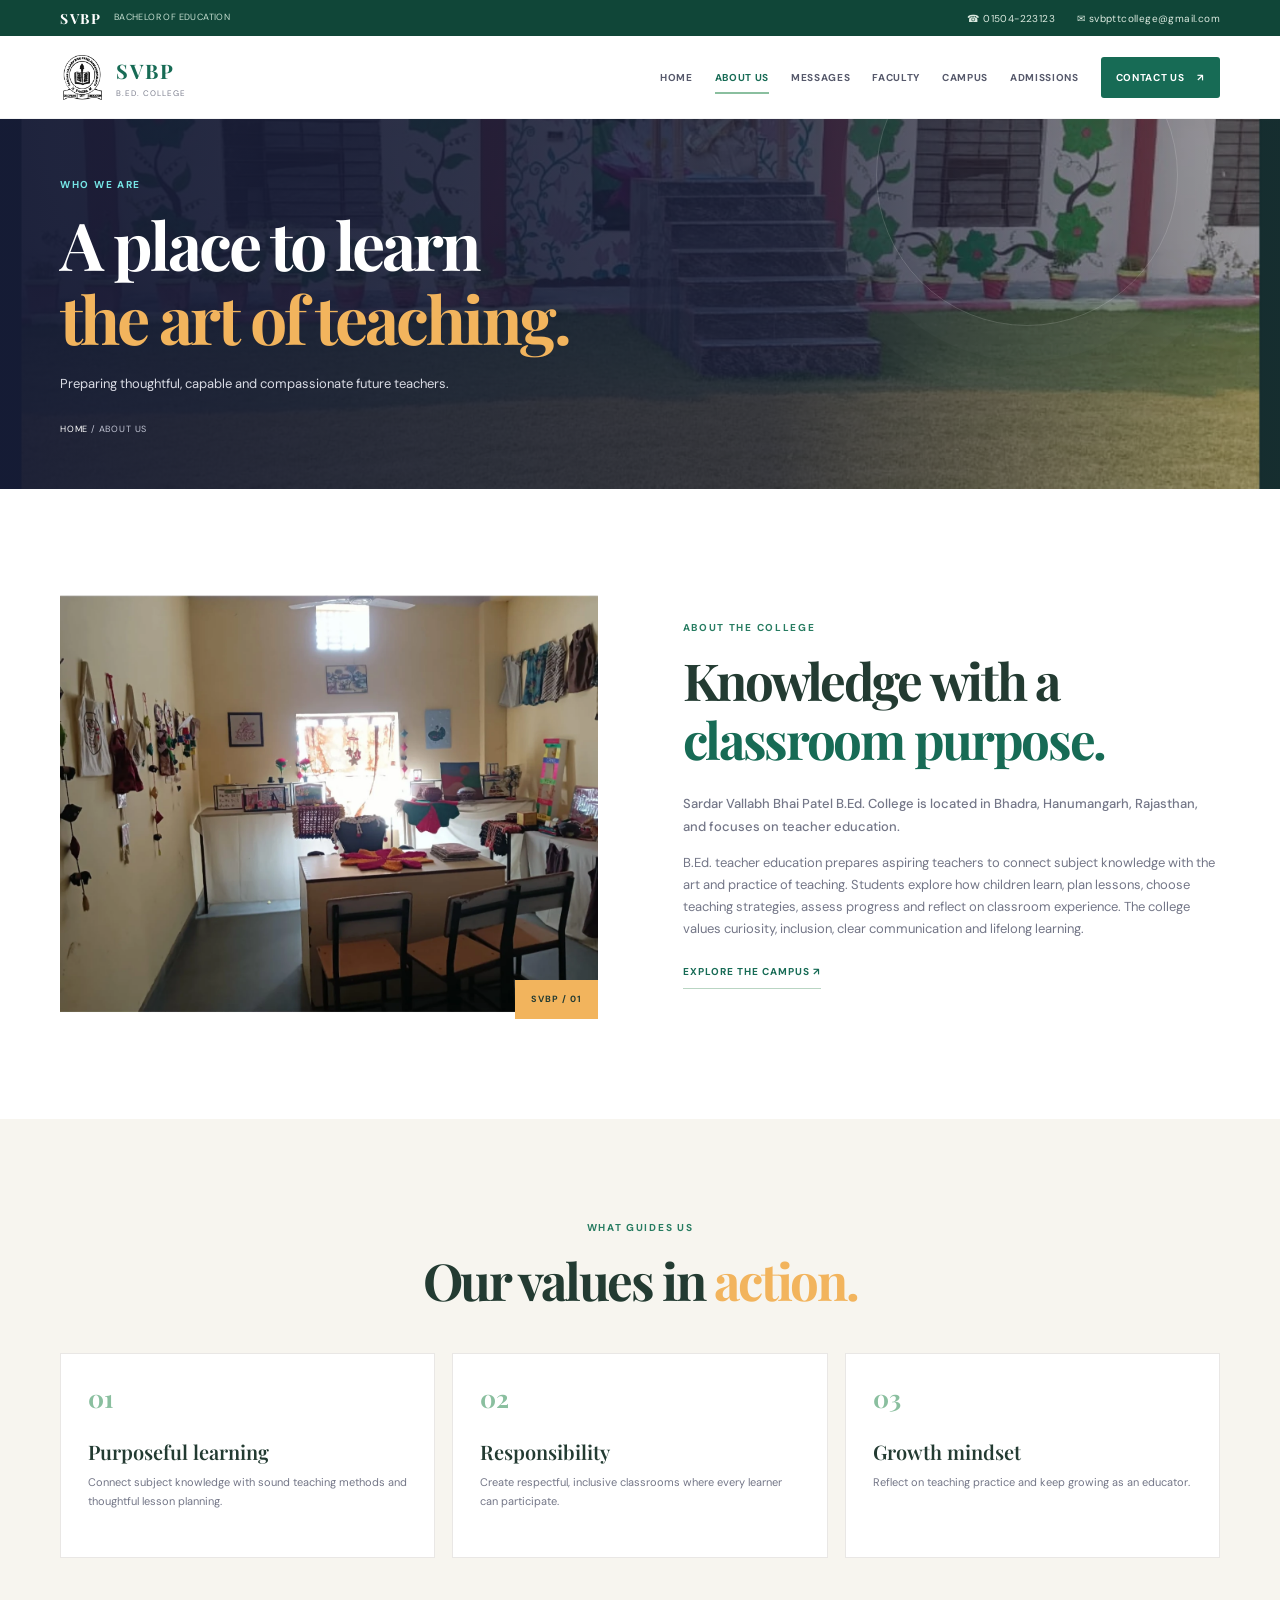
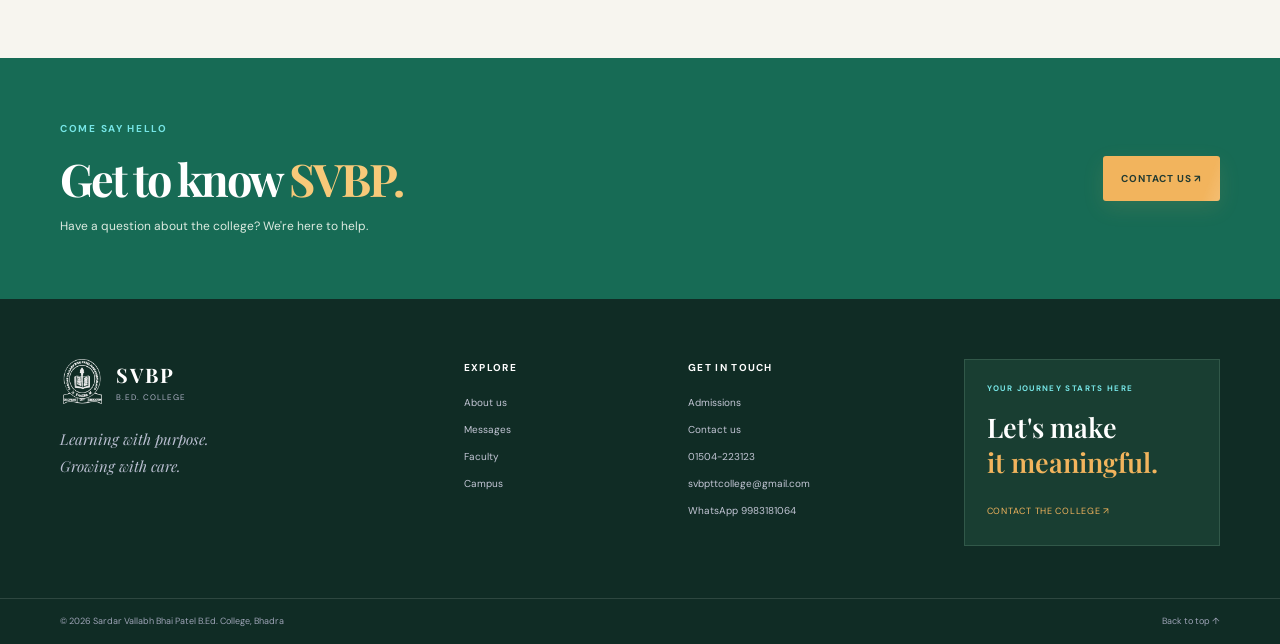
==== about.html @ b376f804 "Add college website" ====
<!doctype html>
<html lang="en"><head><meta charset="utf-8"><meta name="viewport" content="width=device-width, initial-scale=1"><meta name="theme-color" content="#651033"><meta name="description" content="Sardar Vallabh Bhai Patel B.Ed. College, Bhadra, Hanumangarh, Rajasthan."><title>About Us | SVBP B.Ed. College</title><link rel="preconnect" href="https://fonts.googleapis.com"><link rel="preconnect" href="https://fonts.gstatic.com" crossorigin><link href="https://fonts.googleapis.com/css2?family=DM+Sans:wght@400;500;600;700&family=Playfair+Display:wght@500;600;700;800&display=swap" rel="stylesheet"><link rel="stylesheet" href="style.css"></head><body>
<div class="topline"><div class="container topline-inner"><span><b>SVBP</b> <i>BACHELOR OF EDUCATION</i></span><div><a href="tel:+911504223123">☎ 01504-223123</a><a href="mailto:svbpttcollege@gmail.com">✉ svbpttcollege@gmail.com</a></div></div></div>
<header class="site-header"><div class="container nav-wrap"><a class="brand" href="index.html"><img src="assets/college-seal.png" alt="College emblem"><span><b>SVBP</b><small>B.ED. COLLEGE</small></span></a><button class="menu-toggle" aria-label="Open navigation" aria-expanded="false">☰</button><nav class="nav"><a class="" href="index.html">Home</a><a class="active" href="about.html">About us</a><a class="" href="messages.html">Messages</a><a class="" href="faculty.html">Faculty</a><a class="" href="campus.html">Campus</a><a class="" href="admissions.html">Admissions</a><a class="nav-contact " href="contact.html">Contact us <span>↗</span></a></nav></div></header>
<main><section class="page-hero about-hero"><div class="container"><p class="eyebrow light">Who we are</p><h1>A place to learn<br><em>the art of teaching.</em></h1><p>Preparing thoughtful, capable and compassionate future teachers.</p><div class="breadcrumbs"><a href="index.html">Home</a> / About us</div></div></section>
<section class="section"><div class="container split-content"><div class="editorial-image"><img src="assets/campus-activity-room.webp" alt="College room displaying student projects and teaching aids"><span class="image-corner">SVBP / 01</span></div><div><p class="eyebrow">About the college</p><h2>Knowledge with a <em>classroom purpose.</em></h2><p class="large-copy">Sardar Vallabh Bhai Patel B.Ed. College is located in Bhadra, Hanumangarh, Rajasthan, and focuses on teacher education.</p><p>B.Ed. teacher education prepares aspiring teachers to connect subject knowledge with the art and practice of teaching. Students explore how children learn, plan lessons, choose teaching strategies, assess progress and reflect on classroom experience. The college values curiosity, inclusion, clear communication and lifelong learning.</p><a class="under-link" href="campus.html">Explore the campus ↗</a></div></div></section>
<section class="soft-section section"><div class="container"><div class="section-head center"><p class="eyebrow">What guides us</p><h2>Our values in <em>action.</em></h2></div><div class="value-grid"><article><span>01</span><h3>Purposeful learning</h3><p>Connect subject knowledge with sound teaching methods and thoughtful lesson planning.</p></article><article><span>02</span><h3>Responsibility</h3><p>Create respectful, inclusive classrooms where every learner can participate.</p></article><article><span>03</span><h3>Growth mindset</h3><p>Reflect on teaching practice and keep growing as an educator.</p></article></div></div></section>
<section class="cta-section"><div class="container cta-inner"><div><p class="eyebrow light">Come say hello</p><h2>Get to know <em>SVBP.</em></h2><p>Have a question about the college? We're here to help.</p></div><a class="btn btn-gold" href="contact.html">Contact us ↗</a></div></section></main>
<footer class="site-footer"><div class="container footer-top"><div class="footer-brand"><a class="brand" href="index.html"><img src="assets/college-seal.png" alt=""><span><b>SVBP</b><small>B.ED. COLLEGE</small></span></a><p>Learning with purpose.<br>Growing with care.</p></div><div class="footer-nav"><b>Explore</b><a href="about.html">About us</a><a href="messages.html">Messages</a><a href="faculty.html">Faculty</a><a href="campus.html">Campus</a></div><div class="footer-nav"><b>Get in touch</b><a href="admissions.html">Admissions</a><a href="contact.html">Contact us</a><a href="tel:+911504223123">01504-223123</a><a href="mailto:svbpttcollege@gmail.com">svbpttcollege@gmail.com</a><a href="https://wa.me/919983181064" target="_blank" rel="noopener">WhatsApp 9983181064</a></div><div class="footer-cta"><p class="eyebrow light">Your journey starts here</p><h3>Let's make<br><em>it meaningful.</em></h3><a href="contact.html">Contact the college ↗</a></div></div><div class="footer-bottom"><div class="container"><span>© <span id="year"></span> Sardar Vallabh Bhai Patel B.Ed. College, Bhadra</span><a href="#top">Back to top ↑</a></div></div></footer><script src="script.js"></script></body></html>
---- style.css ----
/* SVBP — distinct editorial-style multi-page college website */
:root{--maroon:#176B55;--maroon2:#104638;--navy:#16352D;--ink:#233B32;--teal:#8ABF9F;--gold:#F2B45D;--paper:#fff;--muted:#737687;--soft:#F7F5EF;--line:#e9e7e5;--serif:"Playfair Display",Georgia,serif;--sans:"DM Sans",Arial,sans-serif}
*{box-sizing:border-box}html{scroll-behavior:smooth;scroll-padding-top:100px}body{margin:0;color:var(--ink);font-family:var(--sans);line-height:1.7}a{color:inherit;text-decoration:none}img{display:block;max-width:100%}.container{width:min(1160px,calc(100% - 48px));margin:auto}.topline{background:var(--maroon2);color:#fff;font-size:10px;letter-spacing:.04em}.topline-inner{display:flex;justify-content:space-between;align-items:center;min-height:36px}.topline-inner>span{display:flex;align-items:center;gap:12px}.topline b{font:700 14px var(--serif);letter-spacing:.12em}.topline i{font-style:normal;color:#C5DED0;font-size:9px}.topline-inner>div{display:flex;gap:22px}.topline a{color:#DDEBE1}.topline a:hover{color:var(--gold)}.site-header{position:sticky;top:0;z-index:50;background:rgba(255,255,255,.96);backdrop-filter:blur(16px);border-bottom:1px solid #22233d0e}.nav-wrap{display:flex;align-items:center;justify-content:space-between;min-height:82px;gap:30px}.brand{display:flex;align-items:center;gap:11px;flex-shrink:0}.brand img{width:45px;height:45px;object-fit:contain}.brand span{display:flex;flex-direction:column;line-height:1.1}.brand b{font:700 20px var(--serif);letter-spacing:.1em;color:var(--maroon)}.brand small{font-size:8px;letter-spacing:.12em;color:#7e8090;margin-top:5px}.nav{display:flex;align-items:center;gap:clamp(12px,1.7vw,25px);font-size:10px;text-transform:uppercase;letter-spacing:.07em;font-weight:700}.nav>a{position:relative;padding:10px 0;color:#56596b;white-space:nowrap}.nav>a:not(.nav-contact):after{content:"";position:absolute;bottom:2px;left:0;right:100%;height:2px;background:var(--teal);transition:right .2s}.nav>a:hover:after,.nav>a.active:after{right:0}.nav>a.active{color:var(--maroon)}.nav .nav-contact{background:var(--maroon);color:#fff;padding:12px 15px;border-radius:3px}.nav-contact span{margin-left:10px}.menu-toggle{display:none;border:0;background:var(--navy);color:white;border-radius:3px;padding:8px 12px;font-size:21px}
h1,h2,h3,p{margin-top:0}h1,h2{font-family:var(--serif);letter-spacing:-.045em}h2{font-size:clamp(34px,4.3vw,51px);line-height:1.17;margin-bottom:22px}h2 em,h1 em,h3 em{font-style:normal;color:var(--maroon)}.eyebrow{font-size:10px;font-weight:700;text-transform:uppercase;letter-spacing:.17em;color:#277C61;margin-bottom:15px}.eyebrow.light{color:#76e5e6}.section{padding:100px 0}.soft-section{background:var(--soft)}.large-copy{font-size:17px;line-height:1.8;color:#3e4258;font-weight:500}.btn{display:inline-flex;align-items:center;justify-content:center;gap:19px;padding:14px 18px;font-size:10px;font-weight:700;letter-spacing:.08em;text-transform:uppercase;border-radius:3px;transition:transform .2s,background .2s}.btn:hover{transform:translateY(-3px)}.btn-gold{background:var(--gold);color:#233B32}.btn-gold:hover{background:#f3bd65}.btn-outline{border:1px solid #ffffff80;color:white;background:#ffffff0d}.btn-dark{background:var(--navy);color:white}.under-link{display:inline-flex;gap:15px;align-items:center;border-bottom:1px solid #B9D5C3;color:var(--maroon);font-size:10px;text-transform:uppercase;letter-spacing:.1em;font-weight:700;padding:0 0 8px;margin-top:10px}
.home-hero{position:relative;min-height:650px;background:var(--navy);color:white;overflow:hidden;isolation:isolate}.hero-photo,.hero-gradient{position:absolute;inset:0;z-index:-2}.hero-photo{background:url("assets/campus-front.webp") center 48%/cover no-repeat;transform:scale(1.015)}.hero-gradient{z-index:-1;background:linear-gradient(90deg,rgba(18,21,43,.95) 0%,rgba(20,24,47,.84) 43%,rgba(24,28,49,.2) 100%),linear-gradient(0deg,rgba(14,17,36,.6),transparent 55%)}.hero-inner{padding-top:84px;padding-bottom:65px}.pill{display:inline-flex;align-items:center;gap:9px;padding:7px 12px;border:1px solid #ffffff55;border-radius:100px;font-size:9px;letter-spacing:.13em;color:#f1eaf0;margin-bottom:36px}.pulse{width:7px;height:7px;background:#78d7ad;border-radius:50%;box-shadow:0 0 0 4px #78d7ad28}.hero-inner .eyebrow{margin-bottom:12px}.home-hero h1{font-size:clamp(49px,7vw,86px);line-height:1.07;max-width:800px;margin:0 0 22px}.home-hero h1 em{color:#f2b752}.hero-desc{max-width:530px;color:#e0e1e9;font-size:14px;margin-bottom:28px}.hero-buttons{display:flex;gap:12px;flex-wrap:wrap}.hero-bottom{display:flex;align-items:center;gap:15px;margin-top:70px;color:#d3d4df;font-size:9px;letter-spacing:.12em;text-transform:uppercase}.hero-line{width:65px;height:1px;background:var(--gold)}.hero-stamp{position:absolute;right:6.5%;bottom:11%;width:145px;height:145px;border:1px solid #ffffff70;border-radius:50%;display:flex;flex-direction:column;align-items:center;justify-content:center;background:#16352D80;backdrop-filter:blur(8px);transform:rotate(7deg)}.hero-stamp span{font:700 28px var(--serif);letter-spacing:.1em}.hero-stamp small{text-align:center;font-size:8px;line-height:1.4;letter-spacing:.1em;text-transform:uppercase}.hero-stamp b{position:absolute;right:7px;top:8px;color:var(--gold);font-size:20px}
.intro-layout{display:grid;grid-template-columns:1fr .92fr;align-items:center;gap:95px}.intro-visual{position:relative;padding:0 22px 22px 0}.intro-visual:before{content:"";position:absolute;inset:23px 0 0 23px;background:#E5F0E7;z-index:-1}.intro-visual>img{width:100%;height:470px;object-fit:cover}.vertical-label{position:absolute;left:-33px;top:40px;writing-mode:vertical-rl;transform:rotate(180deg);font-size:8px;letter-spacing:.17em;color:var(--maroon);font-weight:700}.image-tag{position:absolute;bottom:0;left:35px;display:flex;align-items:center;gap:12px;background:#fff;padding:15px 19px;box-shadow:0 15px 40px #1d24401a}.image-tag>span{display:grid;place-items:center;width:39px;height:39px;background:var(--teal);color:#fff;border-radius:50%;font-size:20px}.image-tag b,.image-tag small{display:block}.image-tag b{font:600 13px var(--serif)}.image-tag small{font-size:9px;color:var(--muted)}.intro-text>p:not(.eyebrow){font-size:13px;color:var(--muted)}.mini-stats{display:flex;gap:45px;border-top:1px solid var(--line);margin-top:28px;padding-top:20px}.mini-stats b,.mini-stats small{display:block}.mini-stats b{font:700 18px var(--serif);color:var(--maroon)}.mini-stats small{font-size:9px;color:var(--muted)}
.dark-band{background:var(--navy);color:white}.section-head{margin-bottom:42px}.section-head.split{display:flex;align-items:end;justify-content:space-between;gap:45px}.section-head h2{margin-bottom:0}.section-head h2 em,.dark-band h2 em{color:#F2B45D}.section-head>p:not(.eyebrow){max-width:380px;color:#bfc3d3;font-size:13px;margin-bottom:4px}.section-head.center{text-align:center;max-width:680px;margin-left:auto;margin-right:auto}.section-head.center>p:not(.eyebrow){color:var(--muted);margin:12px auto 0}.home-cards{display:grid;grid-template-columns:repeat(3,1fr);gap:15px}.home-card{position:relative;min-height:230px;border:1px solid #ffffff27;padding:26px;transition:background .25s,transform .25s}.home-card:hover{background:#ffffff0b;transform:translateY(-4px)}.card-no{font-size:9px;color:#c6c8d6;letter-spacing:.15em}.round-arrow{position:absolute;right:23px;top:20px;width:35px;height:35px;border:1px solid #ffffff65;border-radius:50%;display:grid;place-items:center;color:var(--gold)}.home-card h3{font:600 24px var(--serif);margin:65px 0 8px}.home-card p{font-size:11px;color:#bfc3d3;max-width:250px;margin:0}.quote-strip{padding:66px 0}.quote-layout{display:flex;align-items:center;justify-content:space-between;gap:35px}.quote-symbol{font:700 100px/.8 var(--serif);color:var(--teal)}.quote-layout>div:nth-child(2){flex:1}.quote-layout h2{font-size:clamp(27px,3.5vw,40px);margin:0}.quote-layout h2 em{color:var(--maroon)}.quote-layout .eyebrow{margin-bottom:9px}.cta-section{background:var(--maroon);color:white;padding:62px 0}.cta-inner{display:flex;align-items:center;justify-content:space-between;gap:40px}.cta-inner h2{font-size:clamp(32px,4vw,45px);margin:0 0 12px}.cta-inner h2 em{color:#F7C979}.cta-inner p:not(.eyebrow){font-size:12px;color:#DDEBE1;margin:0}
.page-hero{position:relative;isolation:isolate;overflow:hidden;background:var(--navy);color:#fff;min-height:370px;display:flex;align-items:center}.page-hero:before{content:"";position:absolute;z-index:-2;inset:0;background:linear-gradient(90deg,#151a35f2,#151a35c9 60%,#151a3544),url("assets/campus-courtyard.webp") center 45%/cover}.page-hero:after{content:"";position:absolute;z-index:-1;width:300px;height:300px;border:1px solid #ffffff2b;border-radius:50%;right:8%;top:-95px;box-shadow:0 0 0 35px #ffffff06,0 0 0 70px #ffffff05}.page-hero .container{padding-top:53px;padding-bottom:48px}.page-hero h1{font-size:clamp(40px,5.8vw,66px);line-height:1.12;max-width:850px;margin:0 0 17px}.page-hero h1 em{color:#F2B45D}.page-hero .container>p:not(.eyebrow){font-size:13px;color:#d9dbe4;max-width:540px}.breadcrumbs{font-size:9px;letter-spacing:.09em;text-transform:uppercase;color:#c3c6d5;margin-top:27px}.breadcrumbs a{color:#fff}.split-content{display:grid;grid-template-columns:1fr 1fr;gap:85px;align-items:center}.editorial-image{position:relative}.editorial-image img{width:100%;height:430px;object-fit:cover}.image-corner{position:absolute;bottom:0;right:0;background:var(--gold);padding:12px 16px;font-size:9px;font-weight:700;letter-spacing:.1em}.split-content p:not(.eyebrow){font-size:13px;color:var(--muted)}.value-grid{display:grid;grid-template-columns:repeat(3,1fr);gap:17px}.value-grid article{background:#fff;padding:27px;border:1px solid var(--line);min-height:205px}.value-grid article>span{font:700 25px var(--serif);color:var(--teal)}.value-grid h3{font:600 20px var(--serif);margin:22px 0 8px}.value-grid p{font-size:11px;color:var(--muted);margin:0}.section-sub{font-size:12px;color:var(--muted)}.leadership-grid{display:grid;grid-template-columns:1fr 1fr;gap:20px}.leadership-card{padding:34px 36px 30px;border:1px solid var(--line);box-shadow:0 15px 50px #233B320b}.leadership-card.featured{background:var(--navy);color:#fff;border-color:var(--navy)}.leader-top{display:flex;justify-content:space-between;align-items:center;gap:20px}.leader-top>span{font-size:8px;letter-spacing:.13em;color:var(--muted)}.featured .leader-top>span{color:#c4c7d5}.leader-avatar{width:55px;height:55px;border-radius:50%;object-fit:cover}.initials{display:grid;place-items:center;background:#E5F0E7;color:var(--maroon);font-weight:700}.big-quote{font:700 85px/.9 var(--serif);color:var(--teal);margin-top:25px}.leadership-card>p{font:italic 15px/1.9 var(--serif);color:#696d7b;min-height:160px}.leadership-card.featured>p{color:#e0e1e9}.leader-sign{border-top:1px solid var(--line);padding-top:17px}.featured .leader-sign{border-color:#ffffff2d}.leader-sign h3{font:600 18px var(--serif);margin:0}.leader-sign span{font-size:10px;color:var(--muted)}.featured .leader-sign span{color:#c2c6d5}
.staff-grid{display:grid;grid-template-columns:repeat(3,1fr);gap:22px}.staff-card{border:1px solid var(--line);background:#fff;transition:transform .25s,box-shadow .25s}.staff-card:hover{transform:translateY(-5px);box-shadow:0 18px 40px #16352D12}.staff-photo{position:relative;height:320px;background:#e9e8e7;overflow:hidden}.staff-photo img{width:100%;height:100%;object-fit:cover;object-position:center 22%;transition:transform .4s}.staff-card:hover .staff-photo img{transform:scale(1.035)}.staff-photo span{position:absolute;bottom:0;left:0;background:var(--maroon);color:#fff;padding:8px 13px;font-size:9px;letter-spacing:.1em}.staff-details{padding:22px}.staff-details .eyebrow{font-size:8px;margin-bottom:7px}.staff-details h3{font:600 20px/1.35 var(--serif);margin-bottom:7px}.staff-details>p:last-child{font-size:10px;color:var(--muted);margin:0}.notice{font-size:10px;color:#9a9ba5;margin-top:20px}
.gallery-grid{display:grid;grid-template-columns:1.25fr 1fr;gap:20px}.gallery-grid figure{margin:0;position:relative;min-height:280px;overflow:hidden;background:#eee}.gallery-grid figure.gallery-large{grid-row:span 2;min-height:590px}.gallery-grid figure img{width:100%;height:100%;position:absolute;inset:0;object-fit:cover;transition:transform .45s}.gallery-grid figure:hover img{transform:scale(1.04)}.gallery-grid figure:after{content:"";position:absolute;inset:35% 0 0;background:linear-gradient(transparent,#11152bdc)}.gallery-grid figcaption{position:absolute;z-index:1;bottom:0;left:0;right:0;display:flex;align-items:center;gap:15px;padding:22px;color:#fff}.gallery-grid figcaption>span{font-size:9px;color:var(--gold)}.gallery-grid figcaption b,.gallery-grid figcaption small{display:block}.gallery-grid figcaption b{font:600 19px var(--serif)}.gallery-grid figcaption small{font-size:10px;color:#dedfe7}.map-panel{min-height:320px;background:linear-gradient(135deg,#e5f1ed,#e9edf6 55%,#f7e7d2);display:flex;flex-direction:column;align-items:center;justify-content:center;position:relative;overflow:hidden;gap:8px}.map-panel:before,.map-panel:after{content:"";position:absolute;width:130%;height:12px;background:#ffffffa8;transform:rotate(-24deg)}.map-panel:after{transform:rotate(39deg);height:8px}.map-panel>*{position:relative;z-index:1}.map-icon{font-size:36px;color:var(--maroon)}.map-panel b{font:600 19px var(--serif)}.map-panel span:not(.map-icon){font-size:10px;color:var(--muted)}.map-panel a{font-size:10px;color:var(--maroon);font-weight:700;margin-top:10px}
.admissions-layout{display:grid;grid-template-columns:.9fr 1.1fr;gap:85px;align-items:center}.admissions-layout>div:first-child>p:not(.eyebrow){font-size:13px;color:var(--muted)}.steps{border-top:1px solid var(--line)}.steps article{display:flex;gap:24px;padding:24px 0;border-bottom:1px solid var(--line)}.steps article>span{font:700 25px var(--serif);color:var(--teal)}.steps h3{font:600 19px var(--serif);margin:0 0 5px}.steps p{font-size:11px;color:var(--muted);margin:0}.contact-banner{display:flex;align-items:center;justify-content:space-between;gap:30px}.contact-banner h2{margin-bottom:10px}.contact-banner p:not(.eyebrow){font-size:12px;color:var(--muted);margin:0}.banner-actions{display:flex;align-items:center;gap:20px;flex-wrap:wrap}.contact-page-grid{display:grid;grid-template-columns:1fr 1fr;gap:80px;align-items:center}.contact-cards{margin-top:28px}.contact-cards>a{display:flex;align-items:center;gap:15px;padding:17px 0;border-bottom:1px solid var(--line)}.contact-icon{width:43px;height:43px;border-radius:50%;background:#E4F1E8;color:#277C61;display:grid;place-items:center;flex-shrink:0;font-size:18px}.contact-cards small,.contact-cards b{display:block}.contact-cards small{font-size:9px;text-transform:uppercase;letter-spacing:.1em;color:var(--muted)}.contact-cards b{font-size:12px;line-height:1.6}.contact-arrow{margin-left:auto;color:var(--maroon)}.contact-side{background:var(--soft);padding:18px}.contact-art{height:315px;background:var(--navy);position:relative;overflow:hidden;display:grid;place-items:center;color:#fff}.orbit{position:absolute;border:1px solid #ffffff25;border-radius:50%;width:260px;height:260px}.orbit-two{width:190px;height:190px;border-color:#F2B45D80}.contact-pin{font-size:58px;color:var(--gold);z-index:1}.contact-art-label{position:absolute;bottom:20px;left:22px}.contact-art-label small,.contact-art-label b{display:block}.contact-art-label small{font-size:8px;letter-spacing:.16em;color:#c6c9d7}.contact-art-label b{font:600 21px var(--serif)}.contact-side-bottom{display:flex;align-items:center;justify-content:space-between;gap:20px;padding:19px 4px 3px}.contact-side-bottom b,.contact-side-bottom span{display:block}.contact-side-bottom b{font-size:10px}.contact-side-bottom span{font-size:11px;color:var(--muted)}
.site-footer{background:#11162d;color:white}.footer-top{display:grid;grid-template-columns:1.4fr .7fr .9fr 1fr;gap:45px;padding-top:60px;padding-bottom:52px}.footer-brand .brand b{color:#fff}.footer-brand .brand small{color:#a9aec1}.footer-brand>p{font:italic 15px/1.8 var(--serif);color:#b9bed0;margin:22px 0 0}.footer-nav{display:flex;flex-direction:column;gap:10px;font-size:10px;color:#c3c6d5}.footer-nav>b{font-size:10px;text-transform:uppercase;letter-spacing:.13em;color:#fff;margin-bottom:8px}.footer-nav a:hover,.footer-bottom a:hover{color:var(--gold)}.footer-cta{padding:22px;background:#222844;border:1px solid #ffffff15}.footer-cta .eyebrow{font-size:8px}.footer-cta h3{font:600 27px/1.3 var(--serif);margin:0 0 15px}.footer-cta h3 em{color:var(--gold)}.footer-cta>a{font-size:9px;color:#F2B45D;text-transform:uppercase;letter-spacing:.08em}.footer-bottom{border-top:1px solid #ffffff1b;color:#9da3b6;font-size:9px}.footer-bottom .container{display:flex;justify-content:space-between;gap:20px;padding:15px 0}
@media(max-width:1040px){.nav{gap:12px;font-size:9px}.nav .nav-contact{padding:10px}.intro-layout,.split-content{gap:48px}.hero-stamp{right:4%;width:120px;height:120px}.footer-top{gap:25px}}
@media(max-width:800px){.container{width:min(100% - 36px,600px)}.topline-inner>div{gap:12px}.topline-inner>div a{font-size:0}.topline-inner>div a:first-child{font-size:10px}.topline-inner>div a:first-child::first-letter{font-size:10px}.nav-wrap{min-height:72px}.menu-toggle{display:block}.nav{display:none;position:absolute;top:100%;left:0;right:0;background:#fff;box-shadow:0 20px 30px #141a3515;flex-direction:column;align-items:stretch;gap:0;padding:12px 22px 20px}.nav.open{display:flex}.nav>a{padding:12px 0;border-bottom:1px solid #f0eef0}.nav .nav-contact{text-align:center;margin-top:12px}.home-hero{min-height:650px}.hero-inner{padding-top:70px;padding-bottom:45px}.home-hero h1{font-size:clamp(46px,10vw,68px)}.hero-stamp{width:95px;height:95px;right:22px;bottom:18px}.hero-stamp span{font-size:20px}.hero-stamp small{font-size:6px}.hero-stamp b{font-size:14px}.section{padding:72px 0}.intro-layout,.split-content,.admissions-layout,.contact-page-grid{grid-template-columns:1fr;gap:42px}.intro-visual>img{height:380px}.intro-text{padding-top:5px}.section-head.split{display:block}.section-head.split>p:not(.eyebrow){margin-top:18px}.home-cards{grid-template-columns:1fr}.home-card{min-height:190px}.home-card h3{margin-top:40px}.quote-layout{flex-wrap:wrap;gap:20px}.quote-symbol{font-size:70px}.quote-layout>div:nth-child(2){min-width:70%}.cta-inner{align-items:flex-start;flex-direction:column;gap:22px}.page-hero{min-height:340px}.page-hero h1{font-size:clamp(38px,8vw,55px)}.value-grid{grid-template-columns:1fr}.value-grid article{min-height:0}.leadership-grid{grid-template-columns:1fr}.leadership-card>p{min-height:0}.staff-grid{grid-template-columns:1fr 1fr}.staff-photo{height:260px}.gallery-grid{grid-template-columns:1fr 1fr;gap:12px}.gallery-grid figure.gallery-large{grid-column:span 2;grid-row:auto;min-height:350px}.gallery-grid figure{min-height:230px}.contact-banner{align-items:flex-start;flex-direction:column}.footer-top{grid-template-columns:1fr 1fr}.footer-cta{grid-column:span 2}}
@media(max-width:480px){.topline i{font-size:7px}.brand img{width:38px;height:38px}.brand b{font-size:18px}.brand small{font-size:7px}.home-hero{min-height:620px}.pill{font-size:8px;margin-bottom:27px}.home-hero h1{font-size:44px}.hero-desc{font-size:12px}.hero-buttons{align-items:stretch;flex-direction:column;max-width:280px}.hero-bottom{margin-top:45px;font-size:8px}.hero-stamp{display:none}.intro-visual>img{height:320px}.vertical-label{left:-23px;font-size:7px}.image-tag{left:10px;right:5px;padding:11px}.image-tag b{font-size:11px}.mini-stats{gap:22px}.mini-stats b{font-size:15px}.quote-layout .btn{width:100%}.page-hero{min-height:320px}.page-hero .container{padding-top:40px;padding-bottom:35px}.page-hero h1{font-size:39px}.staff-grid{grid-template-columns:1fr}.staff-photo{height:320px}.gallery-grid{grid-template-columns:1fr}.gallery-grid figure.gallery-large{grid-column:auto;min-height:300px}.gallery-grid figure{min-height:270px}.contact-side-bottom{align-items:flex-start;flex-direction:column}.footer-top{grid-template-columns:1fr 1fr;gap:30px 20px}.footer-brand{grid-column:span 2}.footer-cta{grid-column:span 2}.footer-bottom .container{flex-direction:column;gap:6px}.leadership-card{padding:25px}.banner-actions{align-items:flex-start;flex-direction:column}}
@media(prefers-reduced-motion:reduce){html{scroll-behavior:auto}*,*:before,*:after{transition:none!important}}


/* Homepage refresh — forest green, warm ivory and amber */
.home-hero-new{min-height:690px;background:#123f32}
.home-hero-new .hero-photo{background-image:url("assets/campus-front.webp");background-position:center 43%;filter:saturate(.88)}
.home-hero-new .hero-gradient{background:linear-gradient(90deg,rgba(12,48,37,.96) 0%,rgba(16,63,48,.84) 43%,rgba(18,55,43,.24) 100%),linear-gradient(0deg,rgba(10,37,29,.62),transparent 60%)}
.home-hero-new .hero-inner{padding-top:94px;padding-bottom:55px}
.home-hero-new h1{font-size:clamp(54px,7.4vw,94px);max-width:900px;line-height:1.03;letter-spacing:-.055em}
.home-hero-new h1 em{color:#f5bd68}
.home-hero-new .hero-desc{max-width:560px;font-size:15px;line-height:1.9;color:#e0ece5}
.home-hero-new .pill{border-color:#ffffff4d;color:#edf7f0;background:#ffffff0a}
.home-hero-new .hero-bottom{margin-top:75px;color:#d7e5dc}
.home-hero-new .hero-line{background:#f2b45d}
.home-hero-new .hero-stamp{border-color:#eac58d99;background:#143f32bd}
.home-hero-new .hero-stamp b{color:#f2b45d}
.pill-divider{opacity:.55}
.hero-side-note{position:absolute;right:20px;top:50%;writing-mode:vertical-rl;transform:translateY(-50%);font-size:8px;letter-spacing:.18em;color:#ffffffad}
.home-facts{background:#f7f5ef;border-bottom:1px solid #e5e4dc}
.facts-grid{display:grid;grid-template-columns:1.5fr 1fr 1fr 1fr;align-items:center;min-height:110px}
.fact-intro,.fact-item{display:flex;align-items:center;gap:12px;padding:18px 22px;border-right:1px solid #e2e0d8}
.fact-intro{padding-left:0}
.fact-item:last-child{border-right:0}
.fact-mark,.fact-icon{display:grid;place-items:center;flex-shrink:0;width:39px;height:39px;border-radius:50%;background:#e1eee4;color:#176b55;font-size:18px}
.fact-mark{background:#176b55;color:#fff;font-size:19px}
.fact-intro b,.fact-intro small,.fact-item b,.fact-item small{display:block}
.fact-intro b,.fact-item b{font:600 14px var(--serif);color:#203a30}
.fact-intro small,.fact-item small{font-size:9px;color:#737d74;margin-top:3px}
.fact-item small a{color:#176b55;font-weight:700}
.home-about{background:#fff}
.home-about .intro-layout{gap:90px}
.home-about .intro-visual:before{background:#e3eee4}
.home-about .intro-visual>img{height:490px}
.home-about .intro-text>p:not(.eyebrow){line-height:1.9}
.photo-index{position:absolute;top:18px;right:0;background:#176b55;color:#fff;padding:10px 13px;font-size:9px;letter-spacing:.12em}
.about-note{display:flex;align-items:center;gap:14px;border-top:1px solid #e8e8e1;margin-top:27px;padding-top:20px}
.about-note>span{font:700 30px var(--serif);color:#8abf9f}
.about-note p{margin:0}
.about-note b,.about-note small{display:block}
.about-note b{font:600 14px var(--serif)}
.about-note small{font-size:10px;color:#737d74}
.home-programs{background:#f7f5ef}
.home-programs .section-head>p:not(.eyebrow){color:#68756d}
.program-grid{display:grid;grid-template-columns:repeat(3,1fr);gap:16px}
.program-card{position:relative;min-height:285px;padding:27px;background:#fff;border:1px solid #e9e8df;transition:transform .25s,box-shadow .25s}
.program-card:hover{transform:translateY(-5px);box-shadow:0 18px 40px #153a2b12}
.program-card.program-featured{background:#176b55;color:#fff;border-color:#176b55}
.program-number{font-size:8px;letter-spacing:.14em;font-weight:700;color:#6f7d72}
.program-featured .program-number{color:#d6e9dc}
.program-symbol{margin-top:29px;font-size:30px;color:#277c61}
.program-featured .program-symbol{color:#f2b45d}
.program-card h3{font:600 23px/1.3 var(--serif);margin:15px 0 10px}
.program-card p{font-size:11px;line-height:1.8;color:#6e796f;max-width:280px}
.program-featured p{color:#d9e8dd}
.program-card>a{position:absolute;bottom:24px;left:27px;font-size:9px;text-transform:uppercase;letter-spacing:.08em;font-weight:700;color:#176b55}
.program-featured>a{color:#f2b45d}
.content-note{font-size:9px;color:#8a9087;margin:16px 0 0}
.home-people .section-head>p:not(.eyebrow){color:#c6d7cc}
.people-preview{display:grid;grid-template-columns:.9fr 1.1fr .7fr;gap:32px;align-items:center;border-top:1px solid #ffffff25;padding-top:30px}
.people-photo{position:relative;height:330px;background:#2c4c40;overflow:hidden}
.people-photo img{width:100%;height:100%;object-fit:cover;object-position:center 20%;filter:saturate(.8)}
.people-photo>span{position:absolute;left:0;bottom:0;background:#f2b45d;color:#18382d;font-size:8px;font-weight:700;letter-spacing:.12em;padding:10px 13px}
.people-copy h3{font:600 clamp(28px,3vw,39px)/1.2 var(--serif);margin:0 0 15px}
.people-copy h3 em{color:#f2b45d}
.people-copy>p:not(.eyebrow){font-size:11px;line-height:1.9;color:#c8d8ce}
.people-links{display:flex;flex-direction:column;gap:0;margin-top:23px}
.people-links a{display:flex;justify-content:space-between;gap:20px;border-top:1px solid #ffffff28;padding:12px 0;font-size:10px;color:#fff}
.people-links a span{color:#f2b45d}
.people-side{border-left:1px solid #ffffff25;padding-left:23px}
.people-side>div{padding:17px 0;border-bottom:1px solid #ffffff25}
.people-side span,.people-side b,.people-side small{display:block}
.people-side span{font-size:8px;color:#f2b45d;letter-spacing:.1em}
.people-side b{font:600 17px var(--serif);margin:5px 0 1px}
.people-side small{font-size:9px;color:#c1d0c6}
.home-campus{background:#fff}
.home-gallery{display:grid;grid-template-columns:1.35fr 1fr;grid-template-rows:220px 220px;gap:16px}
.home-gallery>a{position:relative;display:block;overflow:hidden;background:#e5e7e0}
.home-gallery>a:after{content:"";position:absolute;inset:30% 0 0;background:linear-gradient(transparent,rgba(13,38,29,.85))}
.home-gallery img{width:100%;height:100%;object-fit:cover;transition:transform .4s}
.home-gallery>a:hover img{transform:scale(1.04)}
.home-gallery .home-gallery-main{grid-row:span 2}
.gallery-caption{position:absolute;z-index:1;left:22px;right:22px;bottom:20px;color:#fff}
.gallery-caption small{display:block;font-size:8px;letter-spacing:.14em;color:#f2c879;margin-bottom:5px}
.gallery-caption b{display:block;font:600 21px var(--serif)}
.gallery-caption i{float:right;font:normal 17px var(--sans);color:#f2c879}
.gallery-bottom{display:flex;align-items:center;justify-content:space-between;margin-top:22px}
.gallery-bottom>span{font-size:8px;letter-spacing:.15em;color:#7c877e}
.home-journey{background:#e8f0e7}
.journey-layout{display:grid;grid-template-columns:1fr 1fr;gap:100px;align-items:center}
.journey-layout>div:first-child>p:not(.eyebrow){font-size:12px;color:#68756d;line-height:1.9}
.journey-layout h2{margin-bottom:15px}
.journey-steps{border-top:1px solid #cfdccf}
.journey-step{display:flex;gap:22px;padding:21px 0;border-bottom:1px solid #cfdccf}
.journey-step>span{font:700 26px var(--serif);color:#277c61}
.journey-step b{font:600 17px var(--serif)}
.journey-step p{font-size:10px;color:#68756d;margin:4px 0 0}
.home-contact-strip{background:#104638;color:#fff;padding:57px 0}
.contact-strip-inner{display:flex;align-items:center;justify-content:space-between;gap:30px}
.contact-strip-inner h2{font-size:clamp(29px,4vw,42px);margin:0 0 9px}
.contact-strip-inner h2 em{color:#f2b45d}
.contact-strip-inner>div:first-child>p:not(.eyebrow){font-size:11px;color:#d0e1d6;margin:0}
.contact-strip-actions{display:flex;flex-direction:column;align-items:flex-start;gap:12px;flex-shrink:0}
.contact-email{font-size:10px;color:#d9e8dd;border-bottom:1px solid #6b9c84;padding-bottom:3px}
.site-footer{background:#102c25}
.footer-cta{background:#193e32;border-color:#315849}
.footer-bottom{border-color:#ffffff20}
@media(max-width:800px){
 .home-hero-new{min-height:650px}.home-hero-new .hero-inner{padding-top:70px}
 .hero-side-note{display:none}
 .facts-grid{grid-template-columns:1fr 1fr;padding-top:10px;padding-bottom:10px}
 .fact-intro,.fact-item{padding:13px 10px;border-right:0;border-bottom:1px solid #e2e0d8}
 .fact-intro{grid-column:span 2;padding-left:0}
 .fact-item:nth-child(3){border-left:1px solid #e2e0d8}
 .home-about .intro-layout{gap:45px}
 .program-grid{grid-template-columns:1fr}
 .program-card{min-height:245px}
 .people-preview{grid-template-columns:.8fr 1.2fr;gap:22px}
 .people-photo{height:300px}
 .people-side{grid-column:span 2;display:grid;grid-template-columns:repeat(3,1fr);border-left:0;border-top:1px solid #ffffff25;padding-left:0;gap:15px}
 .people-side>div{border-bottom:0}
 .journey-layout{grid-template-columns:1fr;gap:40px}
 .contact-strip-inner{align-items:flex-start;flex-direction:column}
}
@media(max-width:480px){
 .home-hero-new h1{font-size:44px}
 .home-hero-new .hero-desc{font-size:12px}
 .home-hero-new .hero-bottom{gap:9px;font-size:7px}
 .facts-grid{grid-template-columns:1fr 1fr}
 .fact-intro{grid-column:span 2}
 .fact-intro b{font-size:12px}
 .fact-item{gap:8px;padding:12px 4px}
 .fact-icon{width:32px;height:32px;font-size:14px}
 .fact-item b{font-size:12px}
 .fact-item small{font-size:8px}
 .home-about .intro-visual>img{height:320px}
 .people-preview{grid-template-columns:1fr}
 .people-photo{height:310px}
 .people-side{grid-column:auto;grid-template-columns:1fr;border-top:1px solid #ffffff25}
 .people-side>div{border-bottom:1px solid #ffffff25}
 .home-gallery{grid-template-columns:1fr;grid-template-rows:260px 200px 200px}
 .home-gallery .home-gallery-main{grid-row:auto}
 .gallery-bottom{align-items:flex-start;flex-direction:column;gap:12px}
 .contact-strip-actions{width:100%}
 .contact-strip-actions .btn{width:100%}
}


/* Motion system: subtle, accessible, and responsive */
html{scroll-behavior:smooth}
.js-ready .reveal{opacity:0;transform:translateY(24px);transition:opacity .75s ease,transform .75s cubic-bezier(.2,.7,.2,1)}
.js-ready .reveal.is-visible{opacity:1;transform:translateY(0)}
.js-ready .reveal-left{transform:translateX(-24px)}
.js-ready .reveal-left.is-visible{transform:translateX(0)}
.js-ready .reveal-right{transform:translateX(24px)}
.js-ready .reveal-right.is-visible{transform:translateX(0)}
.js-ready .reveal-scale{transform:scale(.96)}
.js-ready .reveal-scale.is-visible{transform:scale(1)}
.reveal-delay-1{transition-delay:.1s!important}.reveal-delay-2{transition-delay:.2s!important}.reveal-delay-3{transition-delay:.3s!important}
@keyframes floatSoft{0%,100%{transform:translateY(0)}50%{transform:translateY(-9px)}}
@keyframes glowPulse{0%,100%{box-shadow:0 0 0 0 #f2b45d33}50%{box-shadow:0 0 0 10px #f2b45d00}}
@keyframes lineGrow{from{transform:scaleX(0);transform-origin:left}to{transform:scaleX(1);transform-origin:left}}
.home-hero-new .hero-stamp{animation:floatSoft 5s ease-in-out infinite}
.home-hero-new .pulse{animation:glowPulse 2.2s infinite}
.home-hero-new .hero-line{transform-origin:left;animation:lineGrow 1.2s .4s both}
.btn,.under-link,.home-card,.program-card,.staff-card,.home-gallery>a,.nav a{transition:color .25s ease,background .25s ease,border-color .25s ease,transform .25s ease,box-shadow .25s ease}
.btn:hover{transform:translateY(-3px)}
.home-facts .fact-item b{font-size:clamp(17px,2vw,25px);font-family:var(--serif);font-variant-numeric:tabular-nums}
.fact-item .counter-suffix{font-size:.6em;color:#277c61;margin-left:2px}
.counter-value{display:inline-block;min-width:1ch}
.staff-card{border-radius:0 0 16px 16px;overflow:hidden;box-shadow:0 12px 35px #123f320a}
.staff-photo{height:240px;background:linear-gradient(135deg,#e7eee6,#d8e6db);position:relative;display:flex;align-items:flex-end;padding:24px;box-sizing:border-box}.staff-photo b{position:relative;z-index:1;color:#fff;font:600 26px var(--serif)}
.staff-photo:after{content:"";position:absolute;inset:35% 0 0;background:linear-gradient(transparent,#102c2599);pointer-events:none}
.staff-photo span{z-index:1;background:#f2b45d;color:#16352d;font-weight:700}
.staff-photo img{filter:saturate(.86);transition:transform .7s cubic-bezier(.2,.7,.2,1),filter .5s}
.staff-card:hover .staff-photo img{transform:scale(1.075);filter:saturate(1.05)}
.staff-details{position:relative;padding:24px 24px 27px;border-top:3px solid #8abf9f}
.staff-details .eyebrow{color:#277c61;letter-spacing:.12em}
.staff-details h3{font-size:clamp(18px,2vw,22px)}
.staff-details>p:last-child{font-size:11px}
.faculty-highlight{margin-top:48px;background:#16352d;color:#fff;display:grid;grid-template-columns:1.2fr 1fr;align-items:center;gap:35px;padding:38px;position:relative;overflow:hidden}
.faculty-highlight:after{content:"";position:absolute;width:260px;height:260px;border:1px solid #ffffff20;border-radius:50%;right:-75px;top:-95px;box-shadow:0 0 0 28px #ffffff08,0 0 0 58px #ffffff06;pointer-events:none}
.faculty-highlight h3{font:600 clamp(25px,3vw,37px)/1.2 var(--serif);margin:0 0 12px}
.faculty-highlight h3 em{color:#f2b45d}
.faculty-highlight p:not(.eyebrow){font-size:11px;line-height:1.9;color:#d1e0d6;max-width:500px}
.faculty-highlight .btn{justify-self:start;z-index:1}
.staff-grid{align-items:stretch}
.staff-card:nth-child(2){transition-delay:.1s}
.staff-card:nth-child(3){transition-delay:.2s}
@media(max-width:800px){
 .faculty-highlight{grid-template-columns:1fr;gap:15px;padding:28px}
 .staff-photo{height:300px}
}
@media(max-width:480px){
 .staff-photo{height:360px}
 .faculty-highlight{padding:24px}
}
@media(prefers-reduced-motion:reduce){
 html{scroll-behavior:auto}
 *,*::before,*::after{animation-duration:.01ms!important;animation-iteration-count:1!important;transition-duration:.01ms!important;scroll-behavior:auto!important}
 .js-ready .reveal{opacity:1;transform:none}
}


/* Final visual polish: layered hero, slideshow controls, legible facts and richer motion */
.home-hero-new{
  position:relative;isolation:isolate;overflow:hidden;z-index:0;
  min-height:clamp(620px, min(82vh, 790px), 790px);
  background:#103f32;
}
.home-hero-new .hero-photo{z-index:0;transform:scale(1.06);transition:background-image .8s ease,filter .8s ease;animation:heroKenBurns 18s ease-in-out infinite alternate}
.home-hero-new .hero-gradient{z-index:1}
.home-hero-new .hero-inner{position:relative;z-index:2;animation:heroContentIn .9s .12s both}
.home-hero-new .hero-stamp{z-index:2}
.home-hero-new .hero-side-note{z-index:2}
.home-facts{position:relative;z-index:3;clear:both;isolation:isolate}
.fact-number{font-size:clamp(25px,2.5vw,34px)!important;line-height:1.1!important;white-space:nowrap}
.fact-item small{line-height:1.6}
.facts-grid{grid-template-columns:1.4fr .9fr .9fr .75fr}
.fact-intro,.fact-item{min-width:0}
.fact-intro b{font-size:13px}
.fact-intro small{line-height:1.5}
.home-hero-new .hero-bottom{position:relative;z-index:2}
.hero-controls{position:absolute;z-index:3;right:max(24px,calc((100vw - 1160px)/2));bottom:34px;display:flex;align-items:center;gap:17px;color:#fff}
.hero-slide-count{font-size:10px;letter-spacing:.12em}
.hero-slide-count b{font-size:16px;color:#f2b45d}
.hero-slide-count i{font-style:normal;color:#ffffff70;margin:0 4px}
.hero-dots{display:flex;gap:7px;align-items:center}
.hero-dot{width:7px;height:7px;padding:0;border:0;border-radius:20px;background:#ffffff70;cursor:pointer;transition:width .3s,background .3s}
.hero-dot.active{width:27px;background:#f2b45d}
.hero-next{width:38px;height:38px;border:1px solid #ffffff80;border-radius:50%;background:#ffffff10;color:white;font-size:18px;cursor:pointer;transition:background .25s,transform .25s}
.hero-next:hover{background:#f2b45d;color:#123f32;transform:rotate(45deg)}
@keyframes heroKenBurns{from{transform:scale(1.04) translateX(0)}to{transform:scale(1.13) translateX(-1.2%)}}
@keyframes heroContentIn{from{opacity:0;transform:translateY(22px)}to{opacity:1;transform:translateY(0)}}
@keyframes shimmerLine{0%{background-position:150% 0}100%{background-position:-150% 0}}
.btn-gold{box-shadow:0 7px 22px #f2b45d1c;position:relative;overflow:hidden}
.btn-gold:after{content:"";position:absolute;inset:0;background:linear-gradient(110deg,transparent 25%,#ffffff70 48%,transparent 70%);background-size:220% 100%;background-position:150% 0;transition:background-position .7s}
.btn-gold:hover:after{background-position:-150% 0}
.program-card,.home-card,.staff-card,.home-gallery>a,.journey-step{will-change:transform}
.program-card:hover,.home-card:hover{box-shadow:0 20px 45px #0e35271b}
.home-gallery img{transition:transform .8s cubic-bezier(.2,.7,.2,1),filter .6s}
.home-gallery>a:hover img{transform:scale(1.075);filter:saturate(1.12)}
.home-contact-strip{position:relative;isolation:isolate;overflow:hidden}
.home-contact-strip:before{content:"SVBP";position:absolute;z-index:-1;right:4%;top:-55%;font:800 clamp(120px,22vw,280px)/1 var(--serif);letter-spacing:-.08em;color:#ffffff06;pointer-events:none}
.home-contact-strip .container{position:relative;z-index:1}
.home-contact-strip h2{line-height:1.18}
.home-contact-strip .eyebrow{font-size:10px}
.home-contact-strip>div{max-width:1160px}
.site-header{transition:box-shadow .25s,background .25s}
.site-header.scrolled{box-shadow:0 8px 30px #102c2510;background:#fffffff5}
@media(max-width:900px){
 .facts-grid{grid-template-columns:1.2fr 1fr 1fr}
 .fact-intro{grid-column:span 3;border-bottom:1px solid #e2e0d8}
 .fact-item:last-child{grid-column:span 3;border-top:1px solid #e2e0d8}
 .hero-controls{right:24px;bottom:20px}
 .home-hero-new .hero-bottom{margin-top:48px}
}
@media(max-width:600px){
 .home-hero-new{min-height:690px}
 .home-hero-new .hero-inner{padding-top:60px;padding-bottom:105px}
 .home-hero-new h1{font-size:clamp(43px,11vw,58px);line-height:1.04}
 .home-hero-new .hero-desc{max-width:95%;font-size:13px}
 .hero-controls{left:24px;right:24px;bottom:22px;justify-content:space-between}
 .home-hero-new .hero-bottom{margin-top:42px}
 .facts-grid{grid-template-columns:1fr 1fr}
 .fact-intro{grid-column:span 2}
 .fact-item:last-child{grid-column:auto;border-top:0}
 .fact-item:nth-child(3){border-left:0}
 .fact-intro,.fact-item{padding:13px 8px}
 .fact-intro b{font-size:12px}
 .fact-number{font-size:24px!important}
 .home-contact-strip{padding:44px 0}
 .contact-strip-inner h2{font-size:clamp(28px,8vw,38px)}
}
@media(prefers-reduced-motion:reduce){
 .home-hero-new .hero-photo,.home-hero-new .hero-stamp,.home-hero-new .hero-inner{animation:none!important}
 .home-hero-new .hero-photo,.btn-gold:after{transition:none!important}
}

/* Supplied campus photo gallery */
.campus-gallery-grid{grid-template-columns:repeat(3,minmax(0,1fr));grid-auto-rows:250px}
.campus-gallery-grid figure{min-height:250px}
.campus-gallery-grid figure.gallery-large{grid-column:span 2;grid-row:span 2;min-height:520px}
.campus-gallery-grid figure img{object-fit:cover}
@media(max-width:900px){.campus-gallery-grid{grid-template-columns:repeat(2,minmax(0,1fr));grid-auto-rows:230px}.campus-gallery-grid figure.gallery-large{grid-column:span 2;grid-row:span 1;min-height:330px}}
@media(max-width:560px){.campus-gallery-grid{grid-template-columns:1fr;grid-auto-rows:250px}.campus-gallery-grid figure.gallery-large{grid-column:auto;grid-row:auto;min-height:250px}}
/* Keep the college seal legible on the dark footer and the map button readable in every interaction state. */
.footer-brand .brand img{filter:invert(1)}
.contact-side-bottom .btn-dark,.contact-side-bottom .btn-dark:hover,.contact-side-bottom .btn-dark:focus,.contact-side-bottom .btn-dark:focus-visible,.contact-side-bottom .btn-dark:active{background:var(--navy);color:#fff}
.contact-side-bottom .btn-dark:focus-visible{outline:3px solid var(--gold);outline-offset:3px}

.nav .nav-contact.active,.nav .nav-contact:hover,.nav .nav-contact:focus,.nav .nav-contact:focus-visible{color:#fff;background:var(--maroon)}
.nav .nav-contact:focus-visible{outline:3px solid var(--gold);outline-offset:3px}

/* Four original staff-list pages supplied by the college. */
.faculty-list-images{padding:0 0 96px}
.faculty-list-image-grid{width:min(1160px,calc(100% - 48px));margin:auto;display:grid;grid-template-columns:repeat(2,minmax(0,1fr));gap:22px}
.faculty-list-image-grid a{display:block;border:1px solid #e9e7e5;border-radius:8px;overflow:hidden;background:#fff;box-shadow:0 9px 26px #16352d13}
.faculty-list-image-grid img{display:block;width:100%;height:auto}
.faculty-list-image-grid a:focus-visible{outline:3px solid var(--gold);outline-offset:3px}
@media(max-width:600px){.faculty-list-image-grid{grid-template-columns:1fr;gap:16px}}
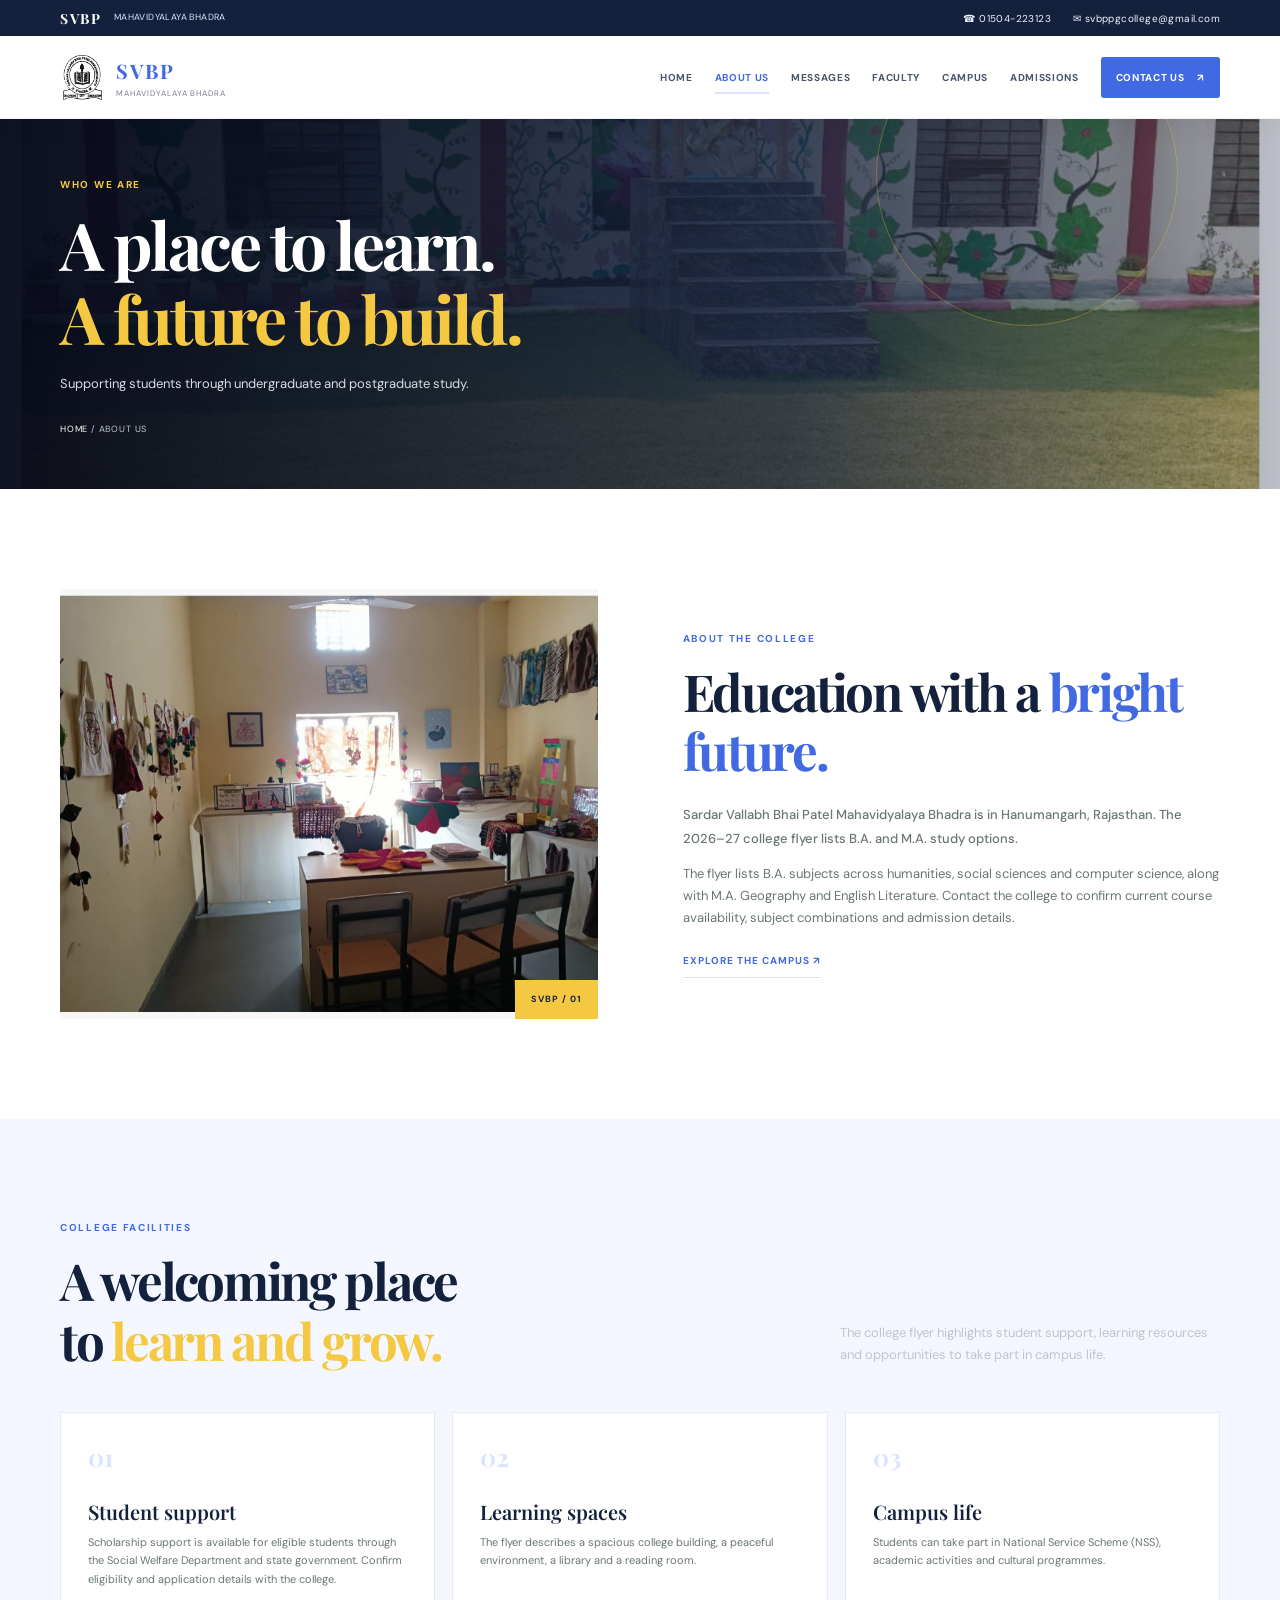
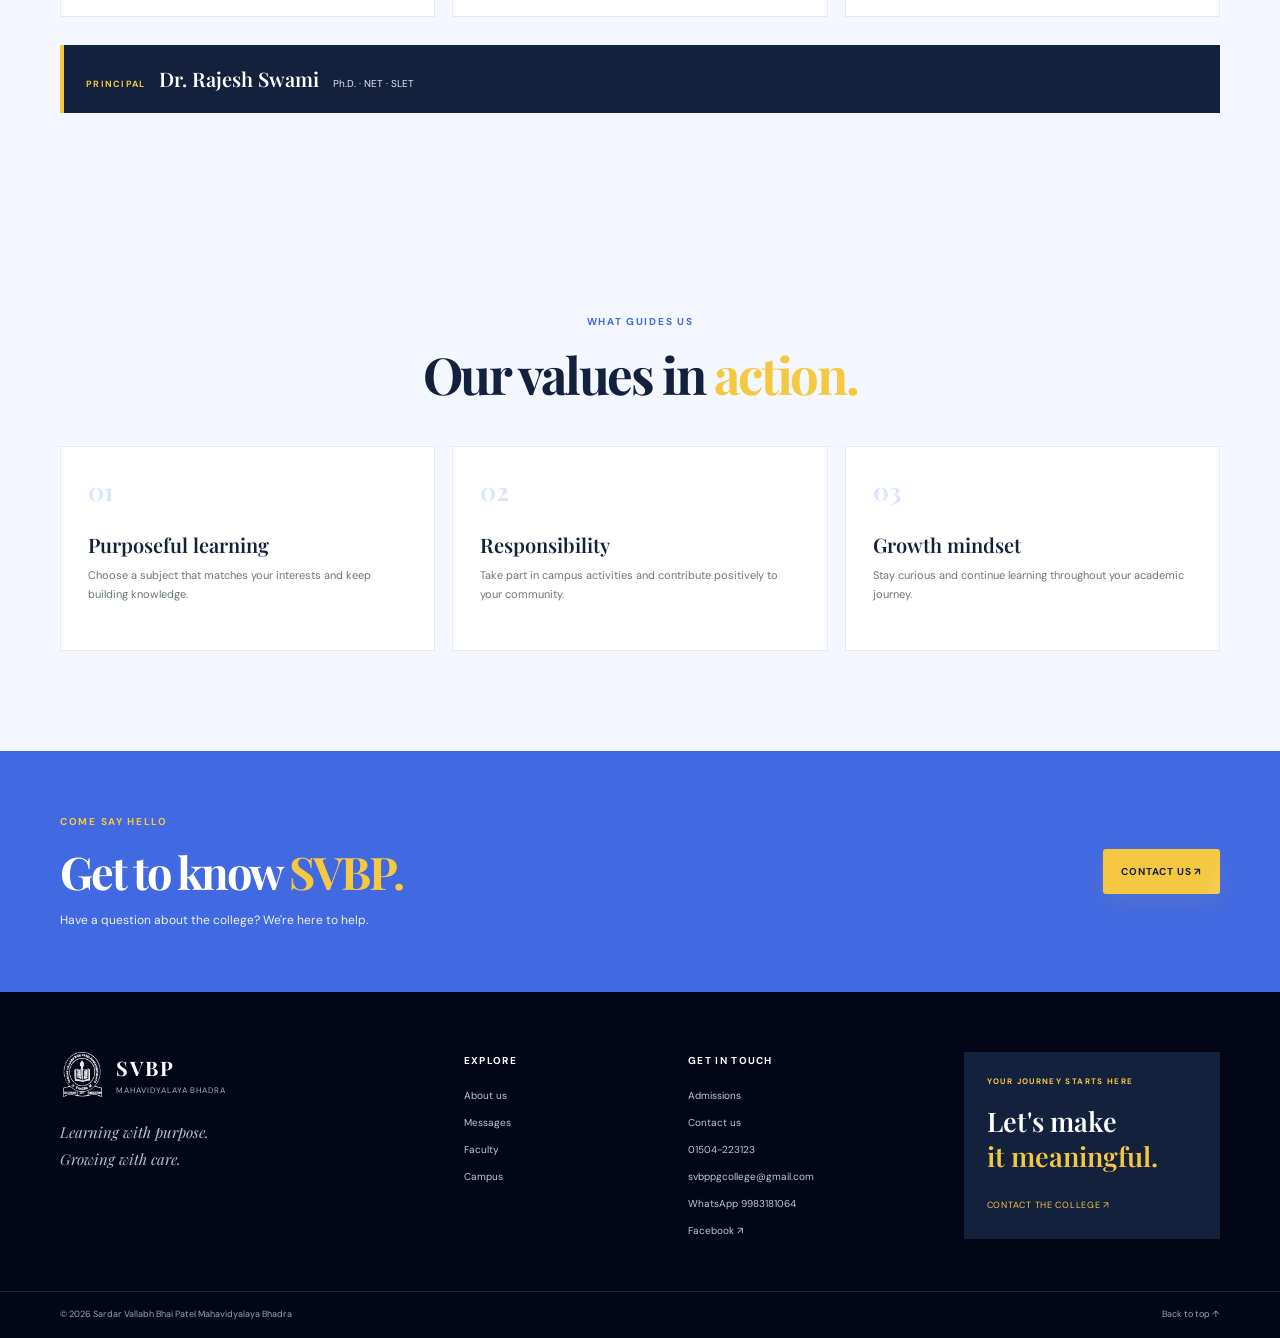
==== commit 03ab52cc: "Refresh college website content and campus photos" ====
--- a/about.html
+++ b/about.html
@@ -1,9 +1,10 @@
 <!doctype html>
-<html lang="en"><head><meta charset="utf-8"><meta name="viewport" content="width=device-width, initial-scale=1"><meta name="theme-color" content="#651033"><meta name="description" content="Sardar Vallabh Bhai Patel B.Ed. College, Bhadra, Hanumangarh, Rajasthan."><title>About Us | SVBP B.Ed. College</title><link rel="preconnect" href="https://fonts.googleapis.com"><link rel="preconnect" href="https://fonts.gstatic.com" crossorigin><link href="https://fonts.googleapis.com/css2?family=DM+Sans:wght@400;500;600;700&family=Playfair+Display:wght@500;600;700;800&display=swap" rel="stylesheet"><link rel="stylesheet" href="style.css"></head><body>
-<div class="topline"><div class="container topline-inner"><span><b>SVBP</b> <i>BACHELOR OF EDUCATION</i></span><div><a href="tel:+911504223123">☎ 01504-223123</a><a href="mailto:svbpttcollege@gmail.com">✉ svbpttcollege@gmail.com</a></div></div></div>
-<header class="site-header"><div class="container nav-wrap"><a class="brand" href="index.html"><img src="assets/college-seal.png" alt="College emblem"><span><b>SVBP</b><small>B.ED. COLLEGE</small></span></a><button class="menu-toggle" aria-label="Open navigation" aria-expanded="false">☰</button><nav class="nav"><a class="" href="index.html">Home</a><a class="active" href="about.html">About us</a><a class="" href="messages.html">Messages</a><a class="" href="faculty.html">Faculty</a><a class="" href="campus.html">Campus</a><a class="" href="admissions.html">Admissions</a><a class="nav-contact " href="contact.html">Contact us <span>↗</span></a></nav></div></header>
-<main><section class="page-hero about-hero"><div class="container"><p class="eyebrow light">Who we are</p><h1>A place to learn<br><em>the art of teaching.</em></h1><p>Preparing thoughtful, capable and compassionate future teachers.</p><div class="breadcrumbs"><a href="index.html">Home</a> / About us</div></div></section>
-<section class="section"><div class="container split-content"><div class="editorial-image"><img src="assets/campus-activity-room.webp" alt="College room displaying student projects and teaching aids"><span class="image-corner">SVBP / 01</span></div><div><p class="eyebrow">About the college</p><h2>Knowledge with a <em>classroom purpose.</em></h2><p class="large-copy">Sardar Vallabh Bhai Patel B.Ed. College is located in Bhadra, Hanumangarh, Rajasthan, and focuses on teacher education.</p><p>B.Ed. teacher education prepares aspiring teachers to connect subject knowledge with the art and practice of teaching. Students explore how children learn, plan lessons, choose teaching strategies, assess progress and reflect on classroom experience. The college values curiosity, inclusion, clear communication and lifelong learning.</p><a class="under-link" href="campus.html">Explore the campus ↗</a></div></div></section>
-<section class="soft-section section"><div class="container"><div class="section-head center"><p class="eyebrow">What guides us</p><h2>Our values in <em>action.</em></h2></div><div class="value-grid"><article><span>01</span><h3>Purposeful learning</h3><p>Connect subject knowledge with sound teaching methods and thoughtful lesson planning.</p></article><article><span>02</span><h3>Responsibility</h3><p>Create respectful, inclusive classrooms where every learner can participate.</p></article><article><span>03</span><h3>Growth mindset</h3><p>Reflect on teaching practice and keep growing as an educator.</p></article></div></div></section>
+<html lang="en"><head><meta charset="utf-8"><meta name="viewport" content="width=device-width, initial-scale=1"><meta name="theme-color" content="#020617"><meta name="description" content="Sardar Vallabh Bhai Patel Mahavidyalaya Bhadra, Hanumangarh, Rajasthan."><title>About Us | SVBP Mahavidyalaya Bhadra</title><link rel="preconnect" href="https://fonts.googleapis.com"><link rel="preconnect" href="https://fonts.gstatic.com" crossorigin><link href="https://fonts.googleapis.com/css2?family=DM+Sans:wght@400;500;600;700&family=Playfair+Display:wght@500;600;700;800&display=swap" rel="stylesheet"><link rel="stylesheet" href="style.css"></head><body>
+<div class="topline"><div class="container topline-inner"><span><b>SVBP</b> <i>MAHAVIDYALAYA BHADRA</i></span><div><a href="tel:+911504223123">☎ 01504-223123</a><a href="mailto:svbppgcollege@gmail.com">✉ svbppgcollege@gmail.com</a></div></div></div>
+<header class="site-header"><div class="container nav-wrap"><a class="brand" href="index.html"><img src="assets/college-seal.png" alt="College emblem"><span><b>SVBP</b><small>MAHAVIDYALAYA BHADRA</small></span></a><button class="menu-toggle" aria-label="Open navigation" aria-expanded="false">☰</button><nav class="nav"><a class="" href="index.html">Home</a><a class="active" href="about.html">About us</a><a class="" href="messages.html">Messages</a><a class="" href="faculty.html">Faculty</a><a class="" href="campus.html">Campus</a><a class="" href="admissions.html">Admissions</a><a class="nav-contact " href="contact.html">Contact us <span>↗</span></a></nav></div></header>
+<main><section class="page-hero about-hero"><div class="container"><p class="eyebrow light">Who we are</p><h1>A place to learn.<br><em>A future to build.</em></h1><p>Supporting students through undergraduate and postgraduate study.</p><div class="breadcrumbs"><a href="index.html">Home</a> / About us</div></div></section>
+<section class="section"><div class="container split-content"><div class="editorial-image"><img src="assets/college-activity-room-new.jpeg" alt="Student activity and learning room"><span class="image-corner">SVBP / 01</span></div><div><p class="eyebrow">About the college</p><h2>Education with a <em>bright future.</em></h2><p class="large-copy">Sardar Vallabh Bhai Patel Mahavidyalaya Bhadra is in Hanumangarh, Rajasthan. The 2026–27 college flyer lists B.A. and M.A. study options.</p><p>The flyer lists B.A. subjects across humanities, social sciences and computer science, along with M.A. Geography and English Literature. Contact the college to confirm current course availability, subject combinations and admission details.</p><a class="under-link" href="campus.html">Explore the campus ↗</a></div></div></section>
+<section class="soft-section section"><div class="container"><div class="section-head split"><div><p class="eyebrow">College facilities</p><h2>A welcoming place<br>to <em>learn and grow.</em></h2></div><p>The college flyer highlights student support, learning resources and opportunities to take part in campus life.</p></div><div class="value-grid"><article><span>01</span><h3>Student support</h3><p>Scholarship support is available for eligible students through the Social Welfare Department and state government. Confirm eligibility and application details with the college.</p></article><article><span>02</span><h3>Learning spaces</h3><p>The flyer describes a spacious college building, a peaceful environment, a library and a reading room.</p></article><article><span>03</span><h3>Campus life</h3><p>Students can take part in National Service Scheme (NSS), academic activities and cultural programmes.</p></article></div><div class="principal-note"><span>PRINCIPAL</span><b>Dr. Rajesh Swami</b><small>Ph.D. · NET · SLET</small></div></div></section>
+<section class="soft-section section"><div class="container"><div class="section-head center"><p class="eyebrow">What guides us</p><h2>Our values in <em>action.</em></h2></div><div class="value-grid"><article><span>01</span><h3>Purposeful learning</h3><p>Choose a subject that matches your interests and keep building knowledge.</p></article><article><span>02</span><h3>Responsibility</h3><p>Take part in campus activities and contribute positively to your community.</p></article><article><span>03</span><h3>Growth mindset</h3><p>Stay curious and continue learning throughout your academic journey.</p></article></div></div></section>
 <section class="cta-section"><div class="container cta-inner"><div><p class="eyebrow light">Come say hello</p><h2>Get to know <em>SVBP.</em></h2><p>Have a question about the college? We're here to help.</p></div><a class="btn btn-gold" href="contact.html">Contact us ↗</a></div></section></main>
-<footer class="site-footer"><div class="container footer-top"><div class="footer-brand"><a class="brand" href="index.html"><img src="assets/college-seal.png" alt=""><span><b>SVBP</b><small>B.ED. COLLEGE</small></span></a><p>Learning with purpose.<br>Growing with care.</p></div><div class="footer-nav"><b>Explore</b><a href="about.html">About us</a><a href="messages.html">Messages</a><a href="faculty.html">Faculty</a><a href="campus.html">Campus</a></div><div class="footer-nav"><b>Get in touch</b><a href="admissions.html">Admissions</a><a href="contact.html">Contact us</a><a href="tel:+911504223123">01504-223123</a><a href="mailto:svbpttcollege@gmail.com">svbpttcollege@gmail.com</a><a href="https://wa.me/919983181064" target="_blank" rel="noopener">WhatsApp 9983181064</a></div><div class="footer-cta"><p class="eyebrow light">Your journey starts here</p><h3>Let's make<br><em>it meaningful.</em></h3><a href="contact.html">Contact the college ↗</a></div></div><div class="footer-bottom"><div class="container"><span>© <span id="year"></span> Sardar Vallabh Bhai Patel B.Ed. College, Bhadra</span><a href="#top">Back to top ↑</a></div></div></footer><script src="script.js"></script></body></html>+<footer class="site-footer"><div class="container footer-top"><div class="footer-brand"><a class="brand" href="index.html"><img src="assets/college-seal.png" alt=""><span><b>SVBP</b><small>MAHAVIDYALAYA BHADRA</small></span></a><p>Learning with purpose.<br>Growing with care.</p></div><div class="footer-nav"><b>Explore</b><a href="about.html">About us</a><a href="messages.html">Messages</a><a href="faculty.html">Faculty</a><a href="campus.html">Campus</a></div><div class="footer-nav"><b>Get in touch</b><a href="admissions.html">Admissions</a><a href="contact.html">Contact us</a><a href="tel:+911504223123">01504-223123</a><a href="mailto:svbppgcollege@gmail.com">svbppgcollege@gmail.com</a><a href="https://wa.me/919983181064" target="_blank" rel="noopener">WhatsApp 9983181064</a><a href="https://www.facebook.com/share/1EpV7tx6do/" target="_blank" rel="noopener">Facebook ↗</a></div><div class="footer-cta"><p class="eyebrow light">Your journey starts here</p><h3>Let's make<br><em>it meaningful.</em></h3><a href="contact.html">Contact the college ↗</a></div></div><div class="footer-bottom"><div class="container"><span>© <span id="year"></span> Sardar Vallabh Bhai Patel Mahavidyalaya Bhadra</span><a href="#top">Back to top ↑</a></div></div></footer><script src="script.js"></script></body></html>
--- a/style.css
+++ b/style.css
@@ -1,90 +1,90 @@
 /* SVBP — distinct editorial-style multi-page college website */
-:root{--maroon:#176B55;--maroon2:#104638;--navy:#16352D;--ink:#233B32;--teal:#8ABF9F;--gold:#F2B45D;--paper:#fff;--muted:#737687;--soft:#F7F5EF;--line:#e9e7e5;--serif:"Playfair Display",Georgia,serif;--sans:"DM Sans",Arial,sans-serif}
-*{box-sizing:border-box}html{scroll-behavior:smooth;scroll-padding-top:100px}body{margin:0;color:var(--ink);font-family:var(--sans);line-height:1.7}a{color:inherit;text-decoration:none}img{display:block;max-width:100%}.container{width:min(1160px,calc(100% - 48px));margin:auto}.topline{background:var(--maroon2);color:#fff;font-size:10px;letter-spacing:.04em}.topline-inner{display:flex;justify-content:space-between;align-items:center;min-height:36px}.topline-inner>span{display:flex;align-items:center;gap:12px}.topline b{font:700 14px var(--serif);letter-spacing:.12em}.topline i{font-style:normal;color:#C5DED0;font-size:9px}.topline-inner>div{display:flex;gap:22px}.topline a{color:#DDEBE1}.topline a:hover{color:var(--gold)}.site-header{position:sticky;top:0;z-index:50;background:rgba(255,255,255,.96);backdrop-filter:blur(16px);border-bottom:1px solid #22233d0e}.nav-wrap{display:flex;align-items:center;justify-content:space-between;min-height:82px;gap:30px}.brand{display:flex;align-items:center;gap:11px;flex-shrink:0}.brand img{width:45px;height:45px;object-fit:contain}.brand span{display:flex;flex-direction:column;line-height:1.1}.brand b{font:700 20px var(--serif);letter-spacing:.1em;color:var(--maroon)}.brand small{font-size:8px;letter-spacing:.12em;color:#7e8090;margin-top:5px}.nav{display:flex;align-items:center;gap:clamp(12px,1.7vw,25px);font-size:10px;text-transform:uppercase;letter-spacing:.07em;font-weight:700}.nav>a{position:relative;padding:10px 0;color:#56596b;white-space:nowrap}.nav>a:not(.nav-contact):after{content:"";position:absolute;bottom:2px;left:0;right:100%;height:2px;background:var(--teal);transition:right .2s}.nav>a:hover:after,.nav>a.active:after{right:0}.nav>a.active{color:var(--maroon)}.nav .nav-contact{background:var(--maroon);color:#fff;padding:12px 15px;border-radius:3px}.nav-contact span{margin-left:10px}.menu-toggle{display:none;border:0;background:var(--navy);color:white;border-radius:3px;padding:8px 12px;font-size:21px}
-h1,h2,h3,p{margin-top:0}h1,h2{font-family:var(--serif);letter-spacing:-.045em}h2{font-size:clamp(34px,4.3vw,51px);line-height:1.17;margin-bottom:22px}h2 em,h1 em,h3 em{font-style:normal;color:var(--maroon)}.eyebrow{font-size:10px;font-weight:700;text-transform:uppercase;letter-spacing:.17em;color:#277C61;margin-bottom:15px}.eyebrow.light{color:#76e5e6}.section{padding:100px 0}.soft-section{background:var(--soft)}.large-copy{font-size:17px;line-height:1.8;color:#3e4258;font-weight:500}.btn{display:inline-flex;align-items:center;justify-content:center;gap:19px;padding:14px 18px;font-size:10px;font-weight:700;letter-spacing:.08em;text-transform:uppercase;border-radius:3px;transition:transform .2s,background .2s}.btn:hover{transform:translateY(-3px)}.btn-gold{background:var(--gold);color:#233B32}.btn-gold:hover{background:#f3bd65}.btn-outline{border:1px solid #ffffff80;color:white;background:#ffffff0d}.btn-dark{background:var(--navy);color:white}.under-link{display:inline-flex;gap:15px;align-items:center;border-bottom:1px solid #B9D5C3;color:var(--maroon);font-size:10px;text-transform:uppercase;letter-spacing:.1em;font-weight:700;padding:0 0 8px;margin-top:10px}
-.home-hero{position:relative;min-height:650px;background:var(--navy);color:white;overflow:hidden;isolation:isolate}.hero-photo,.hero-gradient{position:absolute;inset:0;z-index:-2}.hero-photo{background:url("assets/campus-front.webp") center 48%/cover no-repeat;transform:scale(1.015)}.hero-gradient{z-index:-1;background:linear-gradient(90deg,rgba(18,21,43,.95) 0%,rgba(20,24,47,.84) 43%,rgba(24,28,49,.2) 100%),linear-gradient(0deg,rgba(14,17,36,.6),transparent 55%)}.hero-inner{padding-top:84px;padding-bottom:65px}.pill{display:inline-flex;align-items:center;gap:9px;padding:7px 12px;border:1px solid #ffffff55;border-radius:100px;font-size:9px;letter-spacing:.13em;color:#f1eaf0;margin-bottom:36px}.pulse{width:7px;height:7px;background:#78d7ad;border-radius:50%;box-shadow:0 0 0 4px #78d7ad28}.hero-inner .eyebrow{margin-bottom:12px}.home-hero h1{font-size:clamp(49px,7vw,86px);line-height:1.07;max-width:800px;margin:0 0 22px}.home-hero h1 em{color:#f2b752}.hero-desc{max-width:530px;color:#e0e1e9;font-size:14px;margin-bottom:28px}.hero-buttons{display:flex;gap:12px;flex-wrap:wrap}.hero-bottom{display:flex;align-items:center;gap:15px;margin-top:70px;color:#d3d4df;font-size:9px;letter-spacing:.12em;text-transform:uppercase}.hero-line{width:65px;height:1px;background:var(--gold)}.hero-stamp{position:absolute;right:6.5%;bottom:11%;width:145px;height:145px;border:1px solid #ffffff70;border-radius:50%;display:flex;flex-direction:column;align-items:center;justify-content:center;background:#16352D80;backdrop-filter:blur(8px);transform:rotate(7deg)}.hero-stamp span{font:700 28px var(--serif);letter-spacing:.1em}.hero-stamp small{text-align:center;font-size:8px;line-height:1.4;letter-spacing:.1em;text-transform:uppercase}.hero-stamp b{position:absolute;right:7px;top:8px;color:var(--gold);font-size:20px}
-.intro-layout{display:grid;grid-template-columns:1fr .92fr;align-items:center;gap:95px}.intro-visual{position:relative;padding:0 22px 22px 0}.intro-visual:before{content:"";position:absolute;inset:23px 0 0 23px;background:#E5F0E7;z-index:-1}.intro-visual>img{width:100%;height:470px;object-fit:cover}.vertical-label{position:absolute;left:-33px;top:40px;writing-mode:vertical-rl;transform:rotate(180deg);font-size:8px;letter-spacing:.17em;color:var(--maroon);font-weight:700}.image-tag{position:absolute;bottom:0;left:35px;display:flex;align-items:center;gap:12px;background:#fff;padding:15px 19px;box-shadow:0 15px 40px #1d24401a}.image-tag>span{display:grid;place-items:center;width:39px;height:39px;background:var(--teal);color:#fff;border-radius:50%;font-size:20px}.image-tag b,.image-tag small{display:block}.image-tag b{font:600 13px var(--serif)}.image-tag small{font-size:9px;color:var(--muted)}.intro-text>p:not(.eyebrow){font-size:13px;color:var(--muted)}.mini-stats{display:flex;gap:45px;border-top:1px solid var(--line);margin-top:28px;padding-top:20px}.mini-stats b,.mini-stats small{display:block}.mini-stats b{font:700 18px var(--serif);color:var(--maroon)}.mini-stats small{font-size:9px;color:var(--muted)}
-.dark-band{background:var(--navy);color:white}.section-head{margin-bottom:42px}.section-head.split{display:flex;align-items:end;justify-content:space-between;gap:45px}.section-head h2{margin-bottom:0}.section-head h2 em,.dark-band h2 em{color:#F2B45D}.section-head>p:not(.eyebrow){max-width:380px;color:#bfc3d3;font-size:13px;margin-bottom:4px}.section-head.center{text-align:center;max-width:680px;margin-left:auto;margin-right:auto}.section-head.center>p:not(.eyebrow){color:var(--muted);margin:12px auto 0}.home-cards{display:grid;grid-template-columns:repeat(3,1fr);gap:15px}.home-card{position:relative;min-height:230px;border:1px solid #ffffff27;padding:26px;transition:background .25s,transform .25s}.home-card:hover{background:#ffffff0b;transform:translateY(-4px)}.card-no{font-size:9px;color:#c6c8d6;letter-spacing:.15em}.round-arrow{position:absolute;right:23px;top:20px;width:35px;height:35px;border:1px solid #ffffff65;border-radius:50%;display:grid;place-items:center;color:var(--gold)}.home-card h3{font:600 24px var(--serif);margin:65px 0 8px}.home-card p{font-size:11px;color:#bfc3d3;max-width:250px;margin:0}.quote-strip{padding:66px 0}.quote-layout{display:flex;align-items:center;justify-content:space-between;gap:35px}.quote-symbol{font:700 100px/.8 var(--serif);color:var(--teal)}.quote-layout>div:nth-child(2){flex:1}.quote-layout h2{font-size:clamp(27px,3.5vw,40px);margin:0}.quote-layout h2 em{color:var(--maroon)}.quote-layout .eyebrow{margin-bottom:9px}.cta-section{background:var(--maroon);color:white;padding:62px 0}.cta-inner{display:flex;align-items:center;justify-content:space-between;gap:40px}.cta-inner h2{font-size:clamp(32px,4vw,45px);margin:0 0 12px}.cta-inner h2 em{color:#F7C979}.cta-inner p:not(.eyebrow){font-size:12px;color:#DDEBE1;margin:0}
-.page-hero{position:relative;isolation:isolate;overflow:hidden;background:var(--navy);color:#fff;min-height:370px;display:flex;align-items:center}.page-hero:before{content:"";position:absolute;z-index:-2;inset:0;background:linear-gradient(90deg,#151a35f2,#151a35c9 60%,#151a3544),url("assets/campus-courtyard.webp") center 45%/cover}.page-hero:after{content:"";position:absolute;z-index:-1;width:300px;height:300px;border:1px solid #ffffff2b;border-radius:50%;right:8%;top:-95px;box-shadow:0 0 0 35px #ffffff06,0 0 0 70px #ffffff05}.page-hero .container{padding-top:53px;padding-bottom:48px}.page-hero h1{font-size:clamp(40px,5.8vw,66px);line-height:1.12;max-width:850px;margin:0 0 17px}.page-hero h1 em{color:#F2B45D}.page-hero .container>p:not(.eyebrow){font-size:13px;color:#d9dbe4;max-width:540px}.breadcrumbs{font-size:9px;letter-spacing:.09em;text-transform:uppercase;color:#c3c6d5;margin-top:27px}.breadcrumbs a{color:#fff}.split-content{display:grid;grid-template-columns:1fr 1fr;gap:85px;align-items:center}.editorial-image{position:relative}.editorial-image img{width:100%;height:430px;object-fit:cover}.image-corner{position:absolute;bottom:0;right:0;background:var(--gold);padding:12px 16px;font-size:9px;font-weight:700;letter-spacing:.1em}.split-content p:not(.eyebrow){font-size:13px;color:var(--muted)}.value-grid{display:grid;grid-template-columns:repeat(3,1fr);gap:17px}.value-grid article{background:#fff;padding:27px;border:1px solid var(--line);min-height:205px}.value-grid article>span{font:700 25px var(--serif);color:var(--teal)}.value-grid h3{font:600 20px var(--serif);margin:22px 0 8px}.value-grid p{font-size:11px;color:var(--muted);margin:0}.section-sub{font-size:12px;color:var(--muted)}.leadership-grid{display:grid;grid-template-columns:1fr 1fr;gap:20px}.leadership-card{padding:34px 36px 30px;border:1px solid var(--line);box-shadow:0 15px 50px #233B320b}.leadership-card.featured{background:var(--navy);color:#fff;border-color:var(--navy)}.leader-top{display:flex;justify-content:space-between;align-items:center;gap:20px}.leader-top>span{font-size:8px;letter-spacing:.13em;color:var(--muted)}.featured .leader-top>span{color:#c4c7d5}.leader-avatar{width:55px;height:55px;border-radius:50%;object-fit:cover}.initials{display:grid;place-items:center;background:#E5F0E7;color:var(--maroon);font-weight:700}.big-quote{font:700 85px/.9 var(--serif);color:var(--teal);margin-top:25px}.leadership-card>p{font:italic 15px/1.9 var(--serif);color:#696d7b;min-height:160px}.leadership-card.featured>p{color:#e0e1e9}.leader-sign{border-top:1px solid var(--line);padding-top:17px}.featured .leader-sign{border-color:#ffffff2d}.leader-sign h3{font:600 18px var(--serif);margin:0}.leader-sign span{font-size:10px;color:var(--muted)}.featured .leader-sign span{color:#c2c6d5}
-.staff-grid{display:grid;grid-template-columns:repeat(3,1fr);gap:22px}.staff-card{border:1px solid var(--line);background:#fff;transition:transform .25s,box-shadow .25s}.staff-card:hover{transform:translateY(-5px);box-shadow:0 18px 40px #16352D12}.staff-photo{position:relative;height:320px;background:#e9e8e7;overflow:hidden}.staff-photo img{width:100%;height:100%;object-fit:cover;object-position:center 22%;transition:transform .4s}.staff-card:hover .staff-photo img{transform:scale(1.035)}.staff-photo span{position:absolute;bottom:0;left:0;background:var(--maroon);color:#fff;padding:8px 13px;font-size:9px;letter-spacing:.1em}.staff-details{padding:22px}.staff-details .eyebrow{font-size:8px;margin-bottom:7px}.staff-details h3{font:600 20px/1.35 var(--serif);margin-bottom:7px}.staff-details>p:last-child{font-size:10px;color:var(--muted);margin:0}.notice{font-size:10px;color:#9a9ba5;margin-top:20px}
-.gallery-grid{display:grid;grid-template-columns:1.25fr 1fr;gap:20px}.gallery-grid figure{margin:0;position:relative;min-height:280px;overflow:hidden;background:#eee}.gallery-grid figure.gallery-large{grid-row:span 2;min-height:590px}.gallery-grid figure img{width:100%;height:100%;position:absolute;inset:0;object-fit:cover;transition:transform .45s}.gallery-grid figure:hover img{transform:scale(1.04)}.gallery-grid figure:after{content:"";position:absolute;inset:35% 0 0;background:linear-gradient(transparent,#11152bdc)}.gallery-grid figcaption{position:absolute;z-index:1;bottom:0;left:0;right:0;display:flex;align-items:center;gap:15px;padding:22px;color:#fff}.gallery-grid figcaption>span{font-size:9px;color:var(--gold)}.gallery-grid figcaption b,.gallery-grid figcaption small{display:block}.gallery-grid figcaption b{font:600 19px var(--serif)}.gallery-grid figcaption small{font-size:10px;color:#dedfe7}.map-panel{min-height:320px;background:linear-gradient(135deg,#e5f1ed,#e9edf6 55%,#f7e7d2);display:flex;flex-direction:column;align-items:center;justify-content:center;position:relative;overflow:hidden;gap:8px}.map-panel:before,.map-panel:after{content:"";position:absolute;width:130%;height:12px;background:#ffffffa8;transform:rotate(-24deg)}.map-panel:after{transform:rotate(39deg);height:8px}.map-panel>*{position:relative;z-index:1}.map-icon{font-size:36px;color:var(--maroon)}.map-panel b{font:600 19px var(--serif)}.map-panel span:not(.map-icon){font-size:10px;color:var(--muted)}.map-panel a{font-size:10px;color:var(--maroon);font-weight:700;margin-top:10px}
-.admissions-layout{display:grid;grid-template-columns:.9fr 1.1fr;gap:85px;align-items:center}.admissions-layout>div:first-child>p:not(.eyebrow){font-size:13px;color:var(--muted)}.steps{border-top:1px solid var(--line)}.steps article{display:flex;gap:24px;padding:24px 0;border-bottom:1px solid var(--line)}.steps article>span{font:700 25px var(--serif);color:var(--teal)}.steps h3{font:600 19px var(--serif);margin:0 0 5px}.steps p{font-size:11px;color:var(--muted);margin:0}.contact-banner{display:flex;align-items:center;justify-content:space-between;gap:30px}.contact-banner h2{margin-bottom:10px}.contact-banner p:not(.eyebrow){font-size:12px;color:var(--muted);margin:0}.banner-actions{display:flex;align-items:center;gap:20px;flex-wrap:wrap}.contact-page-grid{display:grid;grid-template-columns:1fr 1fr;gap:80px;align-items:center}.contact-cards{margin-top:28px}.contact-cards>a{display:flex;align-items:center;gap:15px;padding:17px 0;border-bottom:1px solid var(--line)}.contact-icon{width:43px;height:43px;border-radius:50%;background:#E4F1E8;color:#277C61;display:grid;place-items:center;flex-shrink:0;font-size:18px}.contact-cards small,.contact-cards b{display:block}.contact-cards small{font-size:9px;text-transform:uppercase;letter-spacing:.1em;color:var(--muted)}.contact-cards b{font-size:12px;line-height:1.6}.contact-arrow{margin-left:auto;color:var(--maroon)}.contact-side{background:var(--soft);padding:18px}.contact-art{height:315px;background:var(--navy);position:relative;overflow:hidden;display:grid;place-items:center;color:#fff}.orbit{position:absolute;border:1px solid #ffffff25;border-radius:50%;width:260px;height:260px}.orbit-two{width:190px;height:190px;border-color:#F2B45D80}.contact-pin{font-size:58px;color:var(--gold);z-index:1}.contact-art-label{position:absolute;bottom:20px;left:22px}.contact-art-label small,.contact-art-label b{display:block}.contact-art-label small{font-size:8px;letter-spacing:.16em;color:#c6c9d7}.contact-art-label b{font:600 21px var(--serif)}.contact-side-bottom{display:flex;align-items:center;justify-content:space-between;gap:20px;padding:19px 4px 3px}.contact-side-bottom b,.contact-side-bottom span{display:block}.contact-side-bottom b{font-size:10px}.contact-side-bottom span{font-size:11px;color:var(--muted)}
-.site-footer{background:#11162d;color:white}.footer-top{display:grid;grid-template-columns:1.4fr .7fr .9fr 1fr;gap:45px;padding-top:60px;padding-bottom:52px}.footer-brand .brand b{color:#fff}.footer-brand .brand small{color:#a9aec1}.footer-brand>p{font:italic 15px/1.8 var(--serif);color:#b9bed0;margin:22px 0 0}.footer-nav{display:flex;flex-direction:column;gap:10px;font-size:10px;color:#c3c6d5}.footer-nav>b{font-size:10px;text-transform:uppercase;letter-spacing:.13em;color:#fff;margin-bottom:8px}.footer-nav a:hover,.footer-bottom a:hover{color:var(--gold)}.footer-cta{padding:22px;background:#222844;border:1px solid #ffffff15}.footer-cta .eyebrow{font-size:8px}.footer-cta h3{font:600 27px/1.3 var(--serif);margin:0 0 15px}.footer-cta h3 em{color:var(--gold)}.footer-cta>a{font-size:9px;color:#F2B45D;text-transform:uppercase;letter-spacing:.08em}.footer-bottom{border-top:1px solid #ffffff1b;color:#9da3b6;font-size:9px}.footer-bottom .container{display:flex;justify-content:space-between;gap:20px;padding:15px 0}
+:root{--maroon:#4169e1;--maroon2:#14213d;--navy:#020617;--ink:#14213d;--teal:#dbe4ff;--gold:#f5c842;--paper:#fff;--muted:#737687;--soft:#f4f7ff;--line:#e9e7e5;--serif:"Playfair Display",Georgia,serif;--sans:"DM Sans",Arial,sans-serif}
+*{box-sizing:border-box}html{scroll-behavior:smooth;scroll-padding-top:100px}body{margin:0;color:var(--ink);font-family:var(--sans);line-height:1.7}a{color:inherit;text-decoration:none}img{display:block;max-width:100%}.container{width:min(1160px,calc(100% - 48px));margin:auto}.topline{background:var(--maroon2);color:#fff;font-size:10px;letter-spacing:.04em}.topline-inner{display:flex;justify-content:space-between;align-items:center;min-height:36px}.topline-inner>span{display:flex;align-items:center;gap:12px}.topline b{font:700 14px var(--serif);letter-spacing:.12em}.topline i{font-style:normal;color:#dbe4ff;font-size:9px}.topline-inner>div{display:flex;gap:22px}.topline a{color:#eff3ff}.topline a:hover{color:var(--gold)}.site-header{position:sticky;top:0;z-index:50;background:rgba(255,255,255,.96);backdrop-filter:blur(16px);border-bottom:1px solid #14213d0e}.nav-wrap{display:flex;align-items:center;justify-content:space-between;min-height:82px;gap:30px}.brand{display:flex;align-items:center;gap:11px;flex-shrink:0}.brand img{width:45px;height:45px;object-fit:contain}.brand span{display:flex;flex-direction:column;line-height:1.1}.brand b{font:700 20px var(--serif);letter-spacing:.1em;color:var(--maroon)}.brand small{font-size:8px;letter-spacing:.12em;color:#7e8090;margin-top:5px}.nav{display:flex;align-items:center;gap:clamp(12px,1.7vw,25px);font-size:10px;text-transform:uppercase;letter-spacing:.07em;font-weight:700}.nav>a{position:relative;padding:10px 0;color:#475569;white-space:nowrap}.nav>a:not(.nav-contact):after{content:"";position:absolute;bottom:2px;left:0;right:100%;height:2px;background:var(--teal);transition:right .2s}.nav>a:hover:after,.nav>a.active:after{right:0}.nav>a.active{color:var(--maroon)}.nav .nav-contact{background:var(--maroon);color:#fff;padding:12px 15px;border-radius:3px}.nav-contact span{margin-left:10px}.menu-toggle{display:none;border:0;background:var(--navy);color:white;border-radius:3px;padding:8px 12px;font-size:21px}
+h1,h2,h3,p{margin-top:0}h1,h2{font-family:var(--serif);letter-spacing:-.045em}h2{font-size:clamp(34px,4.3vw,51px);line-height:1.17;margin-bottom:22px}h2 em,h1 em,h3 em{font-style:normal;color:var(--maroon)}.eyebrow{font-size:10px;font-weight:700;text-transform:uppercase;letter-spacing:.17em;color:#4169e1;margin-bottom:15px}.eyebrow.light{color:#f5c842}.section{padding:100px 0}.soft-section{background:var(--soft)}.large-copy{font-size:17px;line-height:1.8;color:#14213d;font-weight:500}.btn{display:inline-flex;align-items:center;justify-content:center;gap:19px;padding:14px 18px;font-size:10px;font-weight:700;letter-spacing:.08em;text-transform:uppercase;border-radius:3px;transition:transform .2s,background .2s}.btn:hover{transform:translateY(-3px)}.btn-gold{background:var(--gold);color:#14213d}.btn-gold:hover{background:#f5c842}.btn-outline{border:1px solid #ffffff80;color:white;background:#ffffff0d}.btn-dark{background:var(--navy);color:white}.under-link{display:inline-flex;gap:15px;align-items:center;border-bottom:1px solid #dbe4ff;color:var(--maroon);font-size:10px;text-transform:uppercase;letter-spacing:.1em;font-weight:700;padding:0 0 8px;margin-top:10px}
+.home-hero{position:relative;min-height:650px;background:var(--navy);color:white;overflow:hidden;isolation:isolate}.hero-photo,.hero-gradient{position:absolute;inset:0;z-index:-2}.hero-photo{background:url("assets/college-entrance.jpeg") center 48%/cover no-repeat;transform:scale(1.015)}.hero-gradient{z-index:-1;background:linear-gradient(90deg,rgba(18,21,43,.95) 0%,rgba(20,24,47,.84) 43%,rgba(24,28,49,.2) 100%),linear-gradient(0deg,rgba(14,17,36,.6),transparent 55%)}.hero-inner{padding-top:84px;padding-bottom:65px}.pill{display:inline-flex;align-items:center;gap:9px;padding:7px 12px;border:1px solid #ffffff55;border-radius:100px;font-size:9px;letter-spacing:.13em;color:#f1eaf0;margin-bottom:36px}.pulse{width:7px;height:7px;background:#f5c842;border-radius:50%;box-shadow:0 0 0 4px #f5c84228}.hero-inner .eyebrow{margin-bottom:12px}.home-hero h1{font-size:clamp(49px,7vw,86px);line-height:1.07;max-width:800px;margin:0 0 22px}.home-hero h1 em{color:#f5c842}.hero-desc{max-width:530px;color:#e0e1e9;font-size:14px;margin-bottom:28px}.hero-buttons{display:flex;gap:12px;flex-wrap:wrap}.hero-bottom{display:flex;align-items:center;gap:15px;margin-top:70px;color:#e4eaf5;font-size:9px;letter-spacing:.12em;text-transform:uppercase}.hero-line{width:65px;height:1px;background:var(--gold)}.hero-stamp{position:absolute;right:6.5%;bottom:11%;width:145px;height:145px;border:1px solid #ffffff70;border-radius:50%;display:flex;flex-direction:column;align-items:center;justify-content:center;background:#02061780;backdrop-filter:blur(8px);transform:rotate(7deg)}.hero-stamp span{font:700 28px var(--serif);letter-spacing:.1em}.hero-stamp small{text-align:center;font-size:8px;line-height:1.4;letter-spacing:.1em;text-transform:uppercase}.hero-stamp b{position:absolute;right:7px;top:8px;color:var(--gold);font-size:20px}
+.intro-layout{display:grid;grid-template-columns:1fr .92fr;align-items:center;gap:95px}.intro-visual{position:relative;padding:0 22px 22px 0}.intro-visual:before{content:"";position:absolute;inset:23px 0 0 23px;background:#eff3ff;z-index:-1}.intro-visual>img{width:100%;height:470px;object-fit:cover}.vertical-label{position:absolute;left:-33px;top:40px;writing-mode:vertical-rl;transform:rotate(180deg);font-size:8px;letter-spacing:.17em;color:var(--maroon);font-weight:700}.image-tag{position:absolute;bottom:0;left:35px;display:flex;align-items:center;gap:12px;background:#fff;padding:15px 19px;box-shadow:0 15px 40px #14213d1a}.image-tag>span{display:grid;place-items:center;width:39px;height:39px;background:var(--teal);color:#fff;border-radius:50%;font-size:20px}.image-tag b,.image-tag small{display:block}.image-tag b{font:600 13px var(--serif)}.image-tag small{font-size:9px;color:var(--muted)}.intro-text>p:not(.eyebrow){font-size:13px;color:var(--muted)}.mini-stats{display:flex;gap:45px;border-top:1px solid var(--line);margin-top:28px;padding-top:20px}.mini-stats b,.mini-stats small{display:block}.mini-stats b{font:700 18px var(--serif);color:var(--maroon)}.mini-stats small{font-size:9px;color:var(--muted)}
+.dark-band{background:var(--navy);color:white}.section-head{margin-bottom:42px}.section-head.split{display:flex;align-items:end;justify-content:space-between;gap:45px}.section-head h2{margin-bottom:0}.section-head h2 em,.dark-band h2 em{color:#f5c842}.section-head>p:not(.eyebrow){max-width:380px;color:#bfc3d3;font-size:13px;margin-bottom:4px}.section-head.center{text-align:center;max-width:680px;margin-left:auto;margin-right:auto}.section-head.center>p:not(.eyebrow){color:var(--muted);margin:12px auto 0}.home-cards{display:grid;grid-template-columns:repeat(3,1fr);gap:15px}.home-card{position:relative;min-height:230px;border:1px solid #ffffff27;padding:26px;transition:background .25s,transform .25s}.home-card:hover{background:#ffffff0b;transform:translateY(-4px)}.card-no{font-size:9px;color:#c6c8d6;letter-spacing:.15em}.round-arrow{position:absolute;right:23px;top:20px;width:35px;height:35px;border:1px solid #ffffff65;border-radius:50%;display:grid;place-items:center;color:var(--gold)}.home-card h3{font:600 24px var(--serif);margin:65px 0 8px}.home-card p{font-size:11px;color:#bfc3d3;max-width:250px;margin:0}.quote-strip{padding:66px 0}.quote-layout{display:flex;align-items:center;justify-content:space-between;gap:35px}.quote-symbol{font:700 100px/.8 var(--serif);color:var(--teal)}.quote-layout>div:nth-child(2){flex:1}.quote-layout h2{font-size:clamp(27px,3.5vw,40px);margin:0}.quote-layout h2 em{color:var(--maroon)}.quote-layout .eyebrow{margin-bottom:9px}.cta-section{background:var(--maroon);color:white;padding:62px 0}.cta-inner{display:flex;align-items:center;justify-content:space-between;gap:40px}.cta-inner h2{font-size:clamp(32px,4vw,45px);margin:0 0 12px}.cta-inner h2 em{color:#f5c842}.cta-inner p:not(.eyebrow){font-size:12px;color:#eff3ff;margin:0}
+.page-hero{position:relative;isolation:isolate;overflow:hidden;background:var(--navy);color:#fff;min-height:370px;display:flex;align-items:center}.page-hero:before{content:"";position:absolute;z-index:-2;inset:0;background:linear-gradient(90deg,#14213df2,#14213dc9 60%,#14213d44),url("assets/college-front-wide.jpeg") center 45%/cover}.page-hero:after{content:"";position:absolute;z-index:-1;width:300px;height:300px;border:1px solid #ffffff2b;border-radius:50%;right:8%;top:-95px;box-shadow:0 0 0 35px #ffffff06,0 0 0 70px #ffffff05}.page-hero .container{padding-top:53px;padding-bottom:48px}.page-hero h1{font-size:clamp(40px,5.8vw,66px);line-height:1.12;max-width:850px;margin:0 0 17px}.page-hero h1 em{color:#f5c842}.page-hero .container>p:not(.eyebrow){font-size:13px;color:#d9dbe4;max-width:540px}.breadcrumbs{font-size:9px;letter-spacing:.09em;text-transform:uppercase;color:#c3c6d5;margin-top:27px}.breadcrumbs a{color:#fff}.split-content{display:grid;grid-template-columns:1fr 1fr;gap:85px;align-items:center}.editorial-image{position:relative}.editorial-image img{width:100%;height:430px;object-fit:cover}.image-corner{position:absolute;bottom:0;right:0;background:var(--gold);padding:12px 16px;font-size:9px;font-weight:700;letter-spacing:.1em}.split-content p:not(.eyebrow){font-size:13px;color:var(--muted)}.value-grid{display:grid;grid-template-columns:repeat(3,1fr);gap:17px}.value-grid article{background:#fff;padding:27px;border:1px solid var(--line);min-height:205px}.value-grid article>span{font:700 25px var(--serif);color:var(--teal)}.value-grid h3{font:600 20px var(--serif);margin:22px 0 8px}.value-grid p{font-size:11px;color:var(--muted);margin:0}.section-sub{font-size:12px;color:var(--muted)}.leadership-grid{display:grid;grid-template-columns:1fr 1fr;gap:20px}.leadership-card{padding:34px 36px 30px;border:1px solid var(--line);box-shadow:0 15px 50px #14213d0b}.leadership-card.featured{background:var(--navy);color:#fff;border-color:var(--navy)}.leader-top{display:flex;justify-content:space-between;align-items:center;gap:20px}.leader-top>span{font-size:8px;letter-spacing:.13em;color:var(--muted)}.featured .leader-top>span{color:#c4c7d5}.leader-avatar{width:55px;height:55px;border-radius:50%;object-fit:cover}.initials{display:grid;place-items:center;background:#eff3ff;color:var(--maroon);font-weight:700}.big-quote{font:700 85px/.9 var(--serif);color:var(--teal);margin-top:25px}.leadership-card>p{font:italic 15px/1.9 var(--serif);color:#696d7b;min-height:160px}.leadership-card.featured>p{color:#e0e1e9}.leader-sign{border-top:1px solid var(--line);padding-top:17px}.featured .leader-sign{border-color:#ffffff2d}.leader-sign h3{font:600 18px var(--serif);margin:0}.leader-sign span{font-size:10px;color:var(--muted)}.featured .leader-sign span{color:#c2c6d5}
+.staff-grid{display:grid;grid-template-columns:repeat(3,1fr);gap:22px}.staff-card{border:1px solid var(--line);background:#fff;transition:transform .25s,box-shadow .25s}.staff-card:hover{transform:translateY(-5px);box-shadow:0 18px 40px #02061712}.staff-photo{position:relative;height:320px;background:#e9e8e7;overflow:hidden}.staff-photo img{width:100%;height:100%;object-fit:cover;object-position:center 22%;transition:transform .4s}.staff-card:hover .staff-photo img{transform:scale(1.035)}.staff-photo span{position:absolute;bottom:0;left:0;background:var(--maroon);color:#fff;padding:8px 13px;font-size:9px;letter-spacing:.1em}.staff-details{padding:22px}.staff-details .eyebrow{font-size:8px;margin-bottom:7px}.staff-details h3{font:600 20px/1.35 var(--serif);margin-bottom:7px}.staff-details>p:last-child{font-size:10px;color:var(--muted);margin:0}.notice{font-size:10px;color:#9a9ba5;margin-top:20px}
+.gallery-grid{display:grid;grid-template-columns:1.25fr 1fr;gap:20px}.gallery-grid figure{margin:0;position:relative;min-height:280px;overflow:hidden;background:#eee}.gallery-grid figure.gallery-large{grid-row:span 2;min-height:590px}.gallery-grid figure img{width:100%;height:100%;position:absolute;inset:0;object-fit:cover;transition:transform .45s}.gallery-grid figure:hover img{transform:scale(1.04)}.gallery-grid figure:after{content:"";position:absolute;inset:35% 0 0;background:linear-gradient(transparent,#020617dc)}.gallery-grid figcaption{position:absolute;z-index:1;bottom:0;left:0;right:0;display:flex;align-items:center;gap:15px;padding:22px;color:#fff}.gallery-grid figcaption>span{font-size:9px;color:var(--gold)}.gallery-grid figcaption b,.gallery-grid figcaption small{display:block}.gallery-grid figcaption b{font:600 19px var(--serif)}.gallery-grid figcaption small{font-size:10px;color:#dedfe7}.map-panel{min-height:320px;background:linear-gradient(135deg,#eff3ff,#e9edf6 55%,#fff7d6);display:flex;flex-direction:column;align-items:center;justify-content:center;position:relative;overflow:hidden;gap:8px}.map-panel:before,.map-panel:after{content:"";position:absolute;width:130%;height:12px;background:#ffffffa8;transform:rotate(-24deg)}.map-panel:after{transform:rotate(39deg);height:8px}.map-panel>*{position:relative;z-index:1}.map-icon{font-size:36px;color:var(--maroon)}.map-panel b{font:600 19px var(--serif)}.map-panel span:not(.map-icon){font-size:10px;color:var(--muted)}.map-panel a{font-size:10px;color:var(--maroon);font-weight:700;margin-top:10px}
+.admissions-layout{display:grid;grid-template-columns:.9fr 1.1fr;gap:85px;align-items:center}.admissions-layout>div:first-child>p:not(.eyebrow){font-size:13px;color:var(--muted)}.steps{border-top:1px solid var(--line)}.steps article{display:flex;gap:24px;padding:24px 0;border-bottom:1px solid var(--line)}.steps article>span{font:700 25px var(--serif);color:var(--teal)}.steps h3{font:600 19px var(--serif);margin:0 0 5px}.steps p{font-size:11px;color:var(--muted);margin:0}.contact-banner{display:flex;align-items:center;justify-content:space-between;gap:30px}.contact-banner h2{margin-bottom:10px}.contact-banner p:not(.eyebrow){font-size:12px;color:var(--muted);margin:0}.banner-actions{display:flex;align-items:center;gap:20px;flex-wrap:wrap}.contact-page-grid{display:grid;grid-template-columns:1fr 1fr;gap:80px;align-items:center}.contact-cards{margin-top:28px}.contact-cards>a{display:flex;align-items:center;gap:15px;padding:17px 0;border-bottom:1px solid var(--line)}.contact-icon{width:43px;height:43px;border-radius:50%;background:#eff3ff;color:#4169e1;display:grid;place-items:center;flex-shrink:0;font-size:18px}.contact-cards small,.contact-cards b{display:block}.contact-cards small{font-size:9px;text-transform:uppercase;letter-spacing:.1em;color:var(--muted)}.contact-cards b{font-size:12px;line-height:1.6}.contact-arrow{margin-left:auto;color:var(--maroon)}.contact-side{background:var(--soft);padding:18px}.contact-art{height:315px;background:var(--navy);position:relative;overflow:hidden;display:grid;place-items:center;color:#fff}.orbit{position:absolute;border:1px solid #ffffff25;border-radius:50%;width:260px;height:260px}.orbit-two{width:190px;height:190px;border-color:#f5c84280}.contact-pin{font-size:58px;color:var(--gold);z-index:1}.contact-art-label{position:absolute;bottom:20px;left:22px}.contact-art-label small,.contact-art-label b{display:block}.contact-art-label small{font-size:8px;letter-spacing:.16em;color:#c6c9d7}.contact-art-label b{font:600 21px var(--serif)}.contact-side-bottom{display:flex;align-items:center;justify-content:space-between;gap:20px;padding:19px 4px 3px}.contact-side-bottom b,.contact-side-bottom span{display:block}.contact-side-bottom b{font-size:10px}.contact-side-bottom span{font-size:11px;color:var(--muted)}
+.site-footer{background:#020617;color:white}.footer-top{display:grid;grid-template-columns:1.4fr .7fr .9fr 1fr;gap:45px;padding-top:60px;padding-bottom:52px}.footer-brand .brand b{color:#fff}.footer-brand .brand small{color:#a9aec1}.footer-brand>p{font:italic 15px/1.8 var(--serif);color:#b9bed0;margin:22px 0 0}.footer-nav{display:flex;flex-direction:column;gap:10px;font-size:10px;color:#c3c6d5}.footer-nav>b{font-size:10px;text-transform:uppercase;letter-spacing:.13em;color:#fff;margin-bottom:8px}.footer-nav a:hover,.footer-bottom a:hover{color:var(--gold)}.footer-cta{padding:22px;background:#14213d;border:1px solid #ffffff15}.footer-cta .eyebrow{font-size:8px}.footer-cta h3{font:600 27px/1.3 var(--serif);margin:0 0 15px}.footer-cta h3 em{color:var(--gold)}.footer-cta>a{font-size:9px;color:#f5c842;text-transform:uppercase;letter-spacing:.08em}.footer-bottom{border-top:1px solid #ffffff1b;color:#9da3b6;font-size:9px}.footer-bottom .container{display:flex;justify-content:space-between;gap:20px;padding:15px 0}
 @media(max-width:1040px){.nav{gap:12px;font-size:9px}.nav .nav-contact{padding:10px}.intro-layout,.split-content{gap:48px}.hero-stamp{right:4%;width:120px;height:120px}.footer-top{gap:25px}}
-@media(max-width:800px){.container{width:min(100% - 36px,600px)}.topline-inner>div{gap:12px}.topline-inner>div a{font-size:0}.topline-inner>div a:first-child{font-size:10px}.topline-inner>div a:first-child::first-letter{font-size:10px}.nav-wrap{min-height:72px}.menu-toggle{display:block}.nav{display:none;position:absolute;top:100%;left:0;right:0;background:#fff;box-shadow:0 20px 30px #141a3515;flex-direction:column;align-items:stretch;gap:0;padding:12px 22px 20px}.nav.open{display:flex}.nav>a{padding:12px 0;border-bottom:1px solid #f0eef0}.nav .nav-contact{text-align:center;margin-top:12px}.home-hero{min-height:650px}.hero-inner{padding-top:70px;padding-bottom:45px}.home-hero h1{font-size:clamp(46px,10vw,68px)}.hero-stamp{width:95px;height:95px;right:22px;bottom:18px}.hero-stamp span{font-size:20px}.hero-stamp small{font-size:6px}.hero-stamp b{font-size:14px}.section{padding:72px 0}.intro-layout,.split-content,.admissions-layout,.contact-page-grid{grid-template-columns:1fr;gap:42px}.intro-visual>img{height:380px}.intro-text{padding-top:5px}.section-head.split{display:block}.section-head.split>p:not(.eyebrow){margin-top:18px}.home-cards{grid-template-columns:1fr}.home-card{min-height:190px}.home-card h3{margin-top:40px}.quote-layout{flex-wrap:wrap;gap:20px}.quote-symbol{font-size:70px}.quote-layout>div:nth-child(2){min-width:70%}.cta-inner{align-items:flex-start;flex-direction:column;gap:22px}.page-hero{min-height:340px}.page-hero h1{font-size:clamp(38px,8vw,55px)}.value-grid{grid-template-columns:1fr}.value-grid article{min-height:0}.leadership-grid{grid-template-columns:1fr}.leadership-card>p{min-height:0}.staff-grid{grid-template-columns:1fr 1fr}.staff-photo{height:260px}.gallery-grid{grid-template-columns:1fr 1fr;gap:12px}.gallery-grid figure.gallery-large{grid-column:span 2;grid-row:auto;min-height:350px}.gallery-grid figure{min-height:230px}.contact-banner{align-items:flex-start;flex-direction:column}.footer-top{grid-template-columns:1fr 1fr}.footer-cta{grid-column:span 2}}
+@media(max-width:800px){.container{width:min(100% - 36px,600px)}.topline-inner>div{gap:12px}.topline-inner>div a{font-size:0}.topline-inner>div a:first-child{font-size:10px}.topline-inner>div a:first-child::first-letter{font-size:10px}.nav-wrap{min-height:72px}.menu-toggle{display:block}.nav{display:none;position:absolute;top:100%;left:0;right:0;background:#fff;box-shadow:0 20px 30px #02061715;flex-direction:column;align-items:stretch;gap:0;padding:12px 22px 20px}.nav.open{display:flex}.nav>a{padding:12px 0;border-bottom:1px solid #f0eef0}.nav .nav-contact{text-align:center;margin-top:12px}.home-hero{min-height:650px}.hero-inner{padding-top:70px;padding-bottom:45px}.home-hero h1{font-size:clamp(46px,10vw,68px)}.hero-stamp{width:95px;height:95px;right:22px;bottom:18px}.hero-stamp span{font-size:20px}.hero-stamp small{font-size:6px}.hero-stamp b{font-size:14px}.section{padding:72px 0}.intro-layout,.split-content,.admissions-layout,.contact-page-grid{grid-template-columns:1fr;gap:42px}.intro-visual>img{height:380px}.intro-text{padding-top:5px}.section-head.split{display:block}.section-head.split>p:not(.eyebrow){margin-top:18px}.home-cards{grid-template-columns:1fr}.home-card{min-height:190px}.home-card h3{margin-top:40px}.quote-layout{flex-wrap:wrap;gap:20px}.quote-symbol{font-size:70px}.quote-layout>div:nth-child(2){min-width:70%}.cta-inner{align-items:flex-start;flex-direction:column;gap:22px}.page-hero{min-height:340px}.page-hero h1{font-size:clamp(38px,8vw,55px)}.value-grid{grid-template-columns:1fr}.value-grid article{min-height:0}.leadership-grid{grid-template-columns:1fr}.leadership-card>p{min-height:0}.staff-grid{grid-template-columns:1fr 1fr}.staff-photo{height:260px}.gallery-grid{grid-template-columns:1fr 1fr;gap:12px}.gallery-grid figure.gallery-large{grid-column:span 2;grid-row:auto;min-height:350px}.gallery-grid figure{min-height:230px}.contact-banner{align-items:flex-start;flex-direction:column}.footer-top{grid-template-columns:1fr 1fr}.footer-cta{grid-column:span 2}}
 @media(max-width:480px){.topline i{font-size:7px}.brand img{width:38px;height:38px}.brand b{font-size:18px}.brand small{font-size:7px}.home-hero{min-height:620px}.pill{font-size:8px;margin-bottom:27px}.home-hero h1{font-size:44px}.hero-desc{font-size:12px}.hero-buttons{align-items:stretch;flex-direction:column;max-width:280px}.hero-bottom{margin-top:45px;font-size:8px}.hero-stamp{display:none}.intro-visual>img{height:320px}.vertical-label{left:-23px;font-size:7px}.image-tag{left:10px;right:5px;padding:11px}.image-tag b{font-size:11px}.mini-stats{gap:22px}.mini-stats b{font-size:15px}.quote-layout .btn{width:100%}.page-hero{min-height:320px}.page-hero .container{padding-top:40px;padding-bottom:35px}.page-hero h1{font-size:39px}.staff-grid{grid-template-columns:1fr}.staff-photo{height:320px}.gallery-grid{grid-template-columns:1fr}.gallery-grid figure.gallery-large{grid-column:auto;min-height:300px}.gallery-grid figure{min-height:270px}.contact-side-bottom{align-items:flex-start;flex-direction:column}.footer-top{grid-template-columns:1fr 1fr;gap:30px 20px}.footer-brand{grid-column:span 2}.footer-cta{grid-column:span 2}.footer-bottom .container{flex-direction:column;gap:6px}.leadership-card{padding:25px}.banner-actions{align-items:flex-start;flex-direction:column}}
 @media(prefers-reduced-motion:reduce){html{scroll-behavior:auto}*,*:before,*:after{transition:none!important}}
 
 
 /* Homepage refresh — forest green, warm ivory and amber */
-.home-hero-new{min-height:690px;background:#123f32}
-.home-hero-new .hero-photo{background-image:url("assets/campus-front.webp");background-position:center 43%;filter:saturate(.88)}
+.home-hero-new{min-height:690px;background:#020617}
+.home-hero-new .hero-photo{background-image:url("assets/college-entrance.jpeg");background-position:center 43%;filter:saturate(.88)}
 .home-hero-new .hero-gradient{background:linear-gradient(90deg,rgba(12,48,37,.96) 0%,rgba(16,63,48,.84) 43%,rgba(18,55,43,.24) 100%),linear-gradient(0deg,rgba(10,37,29,.62),transparent 60%)}
 .home-hero-new .hero-inner{padding-top:94px;padding-bottom:55px}
 .home-hero-new h1{font-size:clamp(54px,7.4vw,94px);max-width:900px;line-height:1.03;letter-spacing:-.055em}
-.home-hero-new h1 em{color:#f5bd68}
-.home-hero-new .hero-desc{max-width:560px;font-size:15px;line-height:1.9;color:#e0ece5}
-.home-hero-new .pill{border-color:#ffffff4d;color:#edf7f0;background:#ffffff0a}
-.home-hero-new .hero-bottom{margin-top:75px;color:#d7e5dc}
-.home-hero-new .hero-line{background:#f2b45d}
-.home-hero-new .hero-stamp{border-color:#eac58d99;background:#143f32bd}
-.home-hero-new .hero-stamp b{color:#f2b45d}
+.home-hero-new h1 em{color:#f5c842}
+.home-hero-new .hero-desc{max-width:560px;font-size:15px;line-height:1.9;color:#eff3ff}
+.home-hero-new .pill{border-color:#ffffff4d;color:#eff3ff;background:#ffffff0a}
+.home-hero-new .hero-bottom{margin-top:75px;color:#e4eaf5}
+.home-hero-new .hero-line{background:#f5c842}
+.home-hero-new .hero-stamp{border-color:#f5c84299;background:#14213dbd}
+.home-hero-new .hero-stamp b{color:#f5c842}
 .pill-divider{opacity:.55}
 .hero-side-note{position:absolute;right:20px;top:50%;writing-mode:vertical-rl;transform:translateY(-50%);font-size:8px;letter-spacing:.18em;color:#ffffffad}
-.home-facts{background:#f7f5ef;border-bottom:1px solid #e5e4dc}
+.home-facts{background:#f4f7ff;border-bottom:1px solid #e4eaf5}
 .facts-grid{display:grid;grid-template-columns:1.5fr 1fr 1fr 1fr;align-items:center;min-height:110px}
-.fact-intro,.fact-item{display:flex;align-items:center;gap:12px;padding:18px 22px;border-right:1px solid #e2e0d8}
+.fact-intro,.fact-item{display:flex;align-items:center;gap:12px;padding:18px 22px;border-right:1px solid #e4eaf5}
 .fact-intro{padding-left:0}
 .fact-item:last-child{border-right:0}
-.fact-mark,.fact-icon{display:grid;place-items:center;flex-shrink:0;width:39px;height:39px;border-radius:50%;background:#e1eee4;color:#176b55;font-size:18px}
-.fact-mark{background:#176b55;color:#fff;font-size:19px}
+.fact-mark,.fact-icon{display:grid;place-items:center;flex-shrink:0;width:39px;height:39px;border-radius:50%;background:#ececff;color:#4169e1;font-size:18px}
+.fact-mark{background:#4169e1;color:#fff;font-size:19px}
 .fact-intro b,.fact-intro small,.fact-item b,.fact-item small{display:block}
-.fact-intro b,.fact-item b{font:600 14px var(--serif);color:#203a30}
-.fact-intro small,.fact-item small{font-size:9px;color:#737d74;margin-top:3px}
-.fact-item small a{color:#176b55;font-weight:700}
+.fact-intro b,.fact-item b{font:600 14px var(--serif);color:#14213d}
+.fact-intro small,.fact-item small{font-size:9px;color:#475569;margin-top:3px}
+.fact-item small a{color:#4169e1;font-weight:700}
 .home-about{background:#fff}
 .home-about .intro-layout{gap:90px}
-.home-about .intro-visual:before{background:#e3eee4}
+.home-about .intro-visual:before{background:#eff3ff}
 .home-about .intro-visual>img{height:490px}
 .home-about .intro-text>p:not(.eyebrow){line-height:1.9}
-.photo-index{position:absolute;top:18px;right:0;background:#176b55;color:#fff;padding:10px 13px;font-size:9px;letter-spacing:.12em}
-.about-note{display:flex;align-items:center;gap:14px;border-top:1px solid #e8e8e1;margin-top:27px;padding-top:20px}
-.about-note>span{font:700 30px var(--serif);color:#8abf9f}
+.photo-index{position:absolute;top:18px;right:0;background:#4169e1;color:#fff;padding:10px 13px;font-size:9px;letter-spacing:.12em}
+.about-note{display:flex;align-items:center;gap:14px;border-top:1px solid #e4eaf5;margin-top:27px;padding-top:20px}
+.about-note>span{font:700 30px var(--serif);color:#dbe4ff}
 .about-note p{margin:0}
 .about-note b,.about-note small{display:block}
 .about-note b{font:600 14px var(--serif)}
-.about-note small{font-size:10px;color:#737d74}
-.home-programs{background:#f7f5ef}
-.home-programs .section-head>p:not(.eyebrow){color:#68756d}
+.about-note small{font-size:10px;color:#475569}
+.home-programs{background:#f4f7ff}
+.home-programs .section-head>p:not(.eyebrow){color:#475569}
 .program-grid{display:grid;grid-template-columns:repeat(3,1fr);gap:16px}
 .program-card{position:relative;min-height:285px;padding:27px;background:#fff;border:1px solid #e9e8df;transition:transform .25s,box-shadow .25s}
-.program-card:hover{transform:translateY(-5px);box-shadow:0 18px 40px #153a2b12}
-.program-card.program-featured{background:#176b55;color:#fff;border-color:#176b55}
-.program-number{font-size:8px;letter-spacing:.14em;font-weight:700;color:#6f7d72}
-.program-featured .program-number{color:#d6e9dc}
-.program-symbol{margin-top:29px;font-size:30px;color:#277c61}
-.program-featured .program-symbol{color:#f2b45d}
+.program-card:hover{transform:translateY(-5px);box-shadow:0 18px 40px #4169e112}
+.program-card.program-featured{background:#4169e1;color:#fff;border-color:#4169e1}
+.program-number{font-size:8px;letter-spacing:.14em;font-weight:700;color:#475569}
+.program-featured .program-number{color:#e4eaf5}
+.program-symbol{margin-top:29px;font-size:30px;color:#4169e1}
+.program-featured .program-symbol{color:#f5c842}
 .program-card h3{font:600 23px/1.3 var(--serif);margin:15px 0 10px}
-.program-card p{font-size:11px;line-height:1.8;color:#6e796f;max-width:280px}
-.program-featured p{color:#d9e8dd}
-.program-card>a{position:absolute;bottom:24px;left:27px;font-size:9px;text-transform:uppercase;letter-spacing:.08em;font-weight:700;color:#176b55}
-.program-featured>a{color:#f2b45d}
-.content-note{font-size:9px;color:#8a9087;margin:16px 0 0}
-.home-people .section-head>p:not(.eyebrow){color:#c6d7cc}
+.program-card p{font-size:11px;line-height:1.8;color:#475569;max-width:280px}
+.program-featured p{color:#e4eaf5}
+.program-card>a{position:absolute;bottom:24px;left:27px;font-size:9px;text-transform:uppercase;letter-spacing:.08em;font-weight:700;color:#4169e1}
+.program-featured>a{color:#f5c842}
+.content-note{font-size:9px;color:#64748b;margin:16px 0 0}
+.home-people .section-head>p:not(.eyebrow){color:#dbe4ff}
 .people-preview{display:grid;grid-template-columns:.9fr 1.1fr .7fr;gap:32px;align-items:center;border-top:1px solid #ffffff25;padding-top:30px}
-.people-photo{position:relative;height:330px;background:#2c4c40;overflow:hidden}
+.people-photo{position:relative;height:330px;background:#14213d;overflow:hidden}
 .people-photo img{width:100%;height:100%;object-fit:cover;object-position:center 20%;filter:saturate(.8)}
-.people-photo>span{position:absolute;left:0;bottom:0;background:#f2b45d;color:#18382d;font-size:8px;font-weight:700;letter-spacing:.12em;padding:10px 13px}
+.people-photo>span{position:absolute;left:0;bottom:0;background:#f5c842;color:#14213d;font-size:8px;font-weight:700;letter-spacing:.12em;padding:10px 13px}
 .people-copy h3{font:600 clamp(28px,3vw,39px)/1.2 var(--serif);margin:0 0 15px}
-.people-copy h3 em{color:#f2b45d}
-.people-copy>p:not(.eyebrow){font-size:11px;line-height:1.9;color:#c8d8ce}
+.people-copy h3 em{color:#f5c842}
+.people-copy>p:not(.eyebrow){font-size:11px;line-height:1.9;color:#dbe4ff}
 .people-links{display:flex;flex-direction:column;gap:0;margin-top:23px}
 .people-links a{display:flex;justify-content:space-between;gap:20px;border-top:1px solid #ffffff28;padding:12px 0;font-size:10px;color:#fff}
-.people-links a span{color:#f2b45d}
+.people-links a span{color:#f5c842}
 .people-side{border-left:1px solid #ffffff25;padding-left:23px}
 .people-side>div{padding:17px 0;border-bottom:1px solid #ffffff25}
 .people-side span,.people-side b,.people-side small{display:block}
-.people-side span{font-size:8px;color:#f2b45d;letter-spacing:.1em}
+.people-side span{font-size:8px;color:#f5c842;letter-spacing:.1em}
 .people-side b{font:600 17px var(--serif);margin:5px 0 1px}
 .people-side small{font-size:9px;color:#c1d0c6}
 .home-campus{background:#fff}
@@ -95,37 +95,37 @@
 .home-gallery>a:hover img{transform:scale(1.04)}
 .home-gallery .home-gallery-main{grid-row:span 2}
 .gallery-caption{position:absolute;z-index:1;left:22px;right:22px;bottom:20px;color:#fff}
-.gallery-caption small{display:block;font-size:8px;letter-spacing:.14em;color:#f2c879;margin-bottom:5px}
+.gallery-caption small{display:block;font-size:8px;letter-spacing:.14em;color:#f5c842;margin-bottom:5px}
 .gallery-caption b{display:block;font:600 21px var(--serif)}
-.gallery-caption i{float:right;font:normal 17px var(--sans);color:#f2c879}
+.gallery-caption i{float:right;font:normal 17px var(--sans);color:#f5c842}
 .gallery-bottom{display:flex;align-items:center;justify-content:space-between;margin-top:22px}
-.gallery-bottom>span{font-size:8px;letter-spacing:.15em;color:#7c877e}
-.home-journey{background:#e8f0e7}
+.gallery-bottom>span{font-size:8px;letter-spacing:.15em;color:#64748b}
+.home-journey{background:#eff3ff}
 .journey-layout{display:grid;grid-template-columns:1fr 1fr;gap:100px;align-items:center}
-.journey-layout>div:first-child>p:not(.eyebrow){font-size:12px;color:#68756d;line-height:1.9}
+.journey-layout>div:first-child>p:not(.eyebrow){font-size:12px;color:#475569;line-height:1.9}
 .journey-layout h2{margin-bottom:15px}
-.journey-steps{border-top:1px solid #cfdccf}
-.journey-step{display:flex;gap:22px;padding:21px 0;border-bottom:1px solid #cfdccf}
-.journey-step>span{font:700 26px var(--serif);color:#277c61}
+.journey-steps{border-top:1px solid #e4eaf5}
+.journey-step{display:flex;gap:22px;padding:21px 0;border-bottom:1px solid #e4eaf5}
+.journey-step>span{font:700 26px var(--serif);color:#4169e1}
 .journey-step b{font:600 17px var(--serif)}
-.journey-step p{font-size:10px;color:#68756d;margin:4px 0 0}
-.home-contact-strip{background:#104638;color:#fff;padding:57px 0}
+.journey-step p{font-size:10px;color:#475569;margin:4px 0 0}
+.home-contact-strip{background:#14213d;color:#fff;padding:57px 0}
 .contact-strip-inner{display:flex;align-items:center;justify-content:space-between;gap:30px}
 .contact-strip-inner h2{font-size:clamp(29px,4vw,42px);margin:0 0 9px}
-.contact-strip-inner h2 em{color:#f2b45d}
-.contact-strip-inner>div:first-child>p:not(.eyebrow){font-size:11px;color:#d0e1d6;margin:0}
+.contact-strip-inner h2 em{color:#f5c842}
+.contact-strip-inner>div:first-child>p:not(.eyebrow){font-size:11px;color:#e4eaf5;margin:0}
 .contact-strip-actions{display:flex;flex-direction:column;align-items:flex-start;gap:12px;flex-shrink:0}
-.contact-email{font-size:10px;color:#d9e8dd;border-bottom:1px solid #6b9c84;padding-bottom:3px}
-.site-footer{background:#102c25}
-.footer-cta{background:#193e32;border-color:#315849}
+.contact-email{font-size:10px;color:#e4eaf5;border-bottom:1px solid #4169e1;padding-bottom:3px}
+.site-footer{background:#020617}
+.footer-cta{background:#14213d;border-color:#14213d}
 .footer-bottom{border-color:#ffffff20}
 @media(max-width:800px){
  .home-hero-new{min-height:650px}.home-hero-new .hero-inner{padding-top:70px}
  .hero-side-note{display:none}
  .facts-grid{grid-template-columns:1fr 1fr;padding-top:10px;padding-bottom:10px}
- .fact-intro,.fact-item{padding:13px 10px;border-right:0;border-bottom:1px solid #e2e0d8}
+ .fact-intro,.fact-item{padding:13px 10px;border-right:0;border-bottom:1px solid #e4eaf5}
  .fact-intro{grid-column:span 2;padding-left:0}
- .fact-item:nth-child(3){border-left:1px solid #e2e0d8}
+ .fact-item:nth-child(3){border-left:1px solid #e4eaf5}
  .home-about .intro-layout{gap:45px}
  .program-grid{grid-template-columns:1fr}
  .program-card{min-height:245px}
@@ -172,7 +172,7 @@
 .js-ready .reveal-scale.is-visible{transform:scale(1)}
 .reveal-delay-1{transition-delay:.1s!important}.reveal-delay-2{transition-delay:.2s!important}.reveal-delay-3{transition-delay:.3s!important}
 @keyframes floatSoft{0%,100%{transform:translateY(0)}50%{transform:translateY(-9px)}}
-@keyframes glowPulse{0%,100%{box-shadow:0 0 0 0 #f2b45d33}50%{box-shadow:0 0 0 10px #f2b45d00}}
+@keyframes glowPulse{0%,100%{box-shadow:0 0 0 0 #f5c84233}50%{box-shadow:0 0 0 10px #f5c84200}}
 @keyframes lineGrow{from{transform:scaleX(0);transform-origin:left}to{transform:scaleX(1);transform-origin:left}}
 .home-hero-new .hero-stamp{animation:floatSoft 5s ease-in-out infinite}
 .home-hero-new .pulse{animation:glowPulse 2.2s infinite}
@@ -180,23 +180,23 @@
 .btn,.under-link,.home-card,.program-card,.staff-card,.home-gallery>a,.nav a{transition:color .25s ease,background .25s ease,border-color .25s ease,transform .25s ease,box-shadow .25s ease}
 .btn:hover{transform:translateY(-3px)}
 .home-facts .fact-item b{font-size:clamp(17px,2vw,25px);font-family:var(--serif);font-variant-numeric:tabular-nums}
-.fact-item .counter-suffix{font-size:.6em;color:#277c61;margin-left:2px}
+.fact-item .counter-suffix{font-size:.6em;color:#4169e1;margin-left:2px}
 .counter-value{display:inline-block;min-width:1ch}
-.staff-card{border-radius:0 0 16px 16px;overflow:hidden;box-shadow:0 12px 35px #123f320a}
-.staff-photo{height:240px;background:linear-gradient(135deg,#e7eee6,#d8e6db);position:relative;display:flex;align-items:flex-end;padding:24px;box-sizing:border-box}.staff-photo b{position:relative;z-index:1;color:#fff;font:600 26px var(--serif)}
-.staff-photo:after{content:"";position:absolute;inset:35% 0 0;background:linear-gradient(transparent,#102c2599);pointer-events:none}
-.staff-photo span{z-index:1;background:#f2b45d;color:#16352d;font-weight:700}
+.staff-card{border-radius:0 0 16px 16px;overflow:hidden;box-shadow:0 12px 35px #0206170a}
+.staff-photo{height:240px;background:linear-gradient(135deg,#eff3ff,#e4eaf5);position:relative;display:flex;align-items:flex-end;padding:24px;box-sizing:border-box}.staff-photo b{position:relative;z-index:1;color:#fff;font:600 26px var(--serif)}
+.staff-photo:after{content:"";position:absolute;inset:35% 0 0;background:linear-gradient(transparent,#02061799);pointer-events:none}
+.staff-photo span{z-index:1;background:#f5c842;color:#020617;font-weight:700}
 .staff-photo img{filter:saturate(.86);transition:transform .7s cubic-bezier(.2,.7,.2,1),filter .5s}
 .staff-card:hover .staff-photo img{transform:scale(1.075);filter:saturate(1.05)}
-.staff-details{position:relative;padding:24px 24px 27px;border-top:3px solid #8abf9f}
-.staff-details .eyebrow{color:#277c61;letter-spacing:.12em}
+.staff-details{position:relative;padding:24px 24px 27px;border-top:3px solid #dbe4ff}
+.staff-details .eyebrow{color:#4169e1;letter-spacing:.12em}
 .staff-details h3{font-size:clamp(18px,2vw,22px)}
 .staff-details>p:last-child{font-size:11px}
-.faculty-highlight{margin-top:48px;background:#16352d;color:#fff;display:grid;grid-template-columns:1.2fr 1fr;align-items:center;gap:35px;padding:38px;position:relative;overflow:hidden}
+.faculty-highlight{margin-top:48px;background:#020617;color:#fff;display:grid;grid-template-columns:1.2fr 1fr;align-items:center;gap:35px;padding:38px;position:relative;overflow:hidden}
 .faculty-highlight:after{content:"";position:absolute;width:260px;height:260px;border:1px solid #ffffff20;border-radius:50%;right:-75px;top:-95px;box-shadow:0 0 0 28px #ffffff08,0 0 0 58px #ffffff06;pointer-events:none}
 .faculty-highlight h3{font:600 clamp(25px,3vw,37px)/1.2 var(--serif);margin:0 0 12px}
-.faculty-highlight h3 em{color:#f2b45d}
-.faculty-highlight p:not(.eyebrow){font-size:11px;line-height:1.9;color:#d1e0d6;max-width:500px}
+.faculty-highlight h3 em{color:#f5c842}
+.faculty-highlight p:not(.eyebrow){font-size:11px;line-height:1.9;color:#e4eaf5;max-width:500px}
 .faculty-highlight .btn{justify-self:start;z-index:1}
 .staff-grid{align-items:stretch}
 .staff-card:nth-child(2){transition-delay:.1s}
@@ -220,7 +220,7 @@
 .home-hero-new{
   position:relative;isolation:isolate;overflow:hidden;z-index:0;
   min-height:clamp(620px, min(82vh, 790px), 790px);
-  background:#103f32;
+  background:#14213d;
 }
 .home-hero-new .hero-photo{z-index:0;transform:scale(1.06);transition:background-image .8s ease,filter .8s ease;animation:heroKenBurns 18s ease-in-out infinite alternate}
 .home-hero-new .hero-gradient{z-index:1}
@@ -237,21 +237,21 @@
 .home-hero-new .hero-bottom{position:relative;z-index:2}
 .hero-controls{position:absolute;z-index:3;right:max(24px,calc((100vw - 1160px)/2));bottom:34px;display:flex;align-items:center;gap:17px;color:#fff}
 .hero-slide-count{font-size:10px;letter-spacing:.12em}
-.hero-slide-count b{font-size:16px;color:#f2b45d}
+.hero-slide-count b{font-size:16px;color:#f5c842}
 .hero-slide-count i{font-style:normal;color:#ffffff70;margin:0 4px}
 .hero-dots{display:flex;gap:7px;align-items:center}
 .hero-dot{width:7px;height:7px;padding:0;border:0;border-radius:20px;background:#ffffff70;cursor:pointer;transition:width .3s,background .3s}
-.hero-dot.active{width:27px;background:#f2b45d}
+.hero-dot.active{width:27px;background:#f5c842}
 .hero-next{width:38px;height:38px;border:1px solid #ffffff80;border-radius:50%;background:#ffffff10;color:white;font-size:18px;cursor:pointer;transition:background .25s,transform .25s}
-.hero-next:hover{background:#f2b45d;color:#123f32;transform:rotate(45deg)}
+.hero-next:hover{background:#f5c842;color:#020617;transform:rotate(45deg)}
 @keyframes heroKenBurns{from{transform:scale(1.04) translateX(0)}to{transform:scale(1.13) translateX(-1.2%)}}
 @keyframes heroContentIn{from{opacity:0;transform:translateY(22px)}to{opacity:1;transform:translateY(0)}}
 @keyframes shimmerLine{0%{background-position:150% 0}100%{background-position:-150% 0}}
-.btn-gold{box-shadow:0 7px 22px #f2b45d1c;position:relative;overflow:hidden}
+.btn-gold{box-shadow:0 7px 22px #f5c8421c;position:relative;overflow:hidden}
 .btn-gold:after{content:"";position:absolute;inset:0;background:linear-gradient(110deg,transparent 25%,#ffffff70 48%,transparent 70%);background-size:220% 100%;background-position:150% 0;transition:background-position .7s}
 .btn-gold:hover:after{background-position:-150% 0}
 .program-card,.home-card,.staff-card,.home-gallery>a,.journey-step{will-change:transform}
-.program-card:hover,.home-card:hover{box-shadow:0 20px 45px #0e35271b}
+.program-card:hover,.home-card:hover{box-shadow:0 20px 45px #0206171b}
 .home-gallery img{transition:transform .8s cubic-bezier(.2,.7,.2,1),filter .6s}
 .home-gallery>a:hover img{transform:scale(1.075);filter:saturate(1.12)}
 .home-contact-strip{position:relative;isolation:isolate;overflow:hidden}
@@ -261,11 +261,11 @@
 .home-contact-strip .eyebrow{font-size:10px}
 .home-contact-strip>div{max-width:1160px}
 .site-header{transition:box-shadow .25s,background .25s}
-.site-header.scrolled{box-shadow:0 8px 30px #102c2510;background:#fffffff5}
+.site-header.scrolled{box-shadow:0 8px 30px #02061710;background:#fffffff5}
 @media(max-width:900px){
  .facts-grid{grid-template-columns:1.2fr 1fr 1fr}
- .fact-intro{grid-column:span 3;border-bottom:1px solid #e2e0d8}
- .fact-item:last-child{grid-column:span 3;border-top:1px solid #e2e0d8}
+ .fact-intro{grid-column:span 3;border-bottom:1px solid #e4eaf5}
+ .fact-item:last-child{grid-column:span 3;border-top:1px solid #e4eaf5}
  .hero-controls{right:24px;bottom:20px}
  .home-hero-new .hero-bottom{margin-top:48px}
 }
@@ -309,7 +309,36 @@
 /* Four original staff-list pages supplied by the college. */
 .faculty-list-images{padding:0 0 96px}
 .faculty-list-image-grid{width:min(1160px,calc(100% - 48px));margin:auto;display:grid;grid-template-columns:repeat(2,minmax(0,1fr));gap:22px}
-.faculty-list-image-grid a{display:block;border:1px solid #e9e7e5;border-radius:8px;overflow:hidden;background:#fff;box-shadow:0 9px 26px #16352d13}
+.faculty-list-image-grid a{display:block;border:1px solid #e9e7e5;border-radius:8px;overflow:hidden;background:#fff;box-shadow:0 9px 26px #02061713}
 .faculty-list-image-grid img{display:block;width:100%;height:auto}
 .faculty-list-image-grid a:focus-visible{outline:3px solid var(--gold);outline-offset:3px}
 @media(max-width:600px){.faculty-list-image-grid{grid-template-columns:1fr;gap:16px}}
+
+/* Indigo, navy and gold visual refresh */
+:root{--maroon:#4169e1;--maroon2:#14213d;--navy:#020617;--ink:#14213d;--teal:#dbe4ff;--gold:#f5c842;--paper:#ffffff;--muted:#69776f;--soft:#f4f7ff;--line:#e4eaf5}
+body{background:var(--paper)}
+.site-header{box-shadow:0 8px 25px #0206170b}
+.page-hero:before{background:linear-gradient(90deg,#020617f2,#14213dc9 62%,#14213d44),url("assets/college-front-wide.jpeg") center 45%/cover}
+.page-hero:after{border-color:#f5c84255}
+.eyebrow{color:#4169e1}.eyebrow.light{color:#f5c842}
+.course-grid{display:grid;grid-template-columns:1.25fr .75fr;gap:22px;margin-top:36px}
+.course-card{position:relative;background:#fff;padding:34px;border:1px solid var(--line);border-top:4px solid #f5c842;box-shadow:0 18px 48px #0206170b}
+.course-card-dark{background:#14213d;color:#fff;border-color:#14213d}
+.course-label{font-size:9px;letter-spacing:.16em;font-weight:700;color:#4169e1}
+.course-card-dark .course-label{color:#f5c842}
+.course-card h3{font:600 30px/1.2 var(--serif);margin:14px 0 10px}
+.course-card>p{font-size:12px;color:var(--muted)}.course-card-dark>p{color:#e4eaf5}
+.course-card ul{list-style:none;margin:18px 0 25px;padding:0;display:grid;grid-template-columns:1fr 1fr;gap:10px 14px}
+.course-card li{font-size:12px;padding:9px 11px;background:#f4f7ff;border-left:2px solid #f5c842}
+.course-card-dark li{background:#ffffff0e;border-left-color:#f5c842}
+.course-callout{padding:15px 17px;background:#fff7d6;color:#14213d;font-size:12px;font-weight:600;line-height:1.7}
+.course-card-dark .course-callout{background:#f5c842;color:#14213d}
+.content-note{margin-top:20px}
+@media(max-width:800px){.course-grid{grid-template-columns:1fr}.course-card{padding:26px}}
+@media(max-width:480px){.course-card ul{grid-template-columns:1fr 1fr;gap:8px}.course-card li{font-size:11px;padding:8px}}
+.principal-note{display:flex;align-items:baseline;gap:14px;flex-wrap:wrap;margin-top:28px;padding:20px 22px;background:#14213d;color:#fff;border-left:4px solid #f5c842}
+.principal-note span{font-size:9px;letter-spacing:.14em;color:#f5c842;font-weight:700}
+.principal-note b{font:600 20px var(--serif)}
+.principal-note small{font-size:10px;color:#e4eaf5}
+
+.campus-hero:before{background:linear-gradient(90deg,#020617f2,#14213dc9 62%,#14213d44),url("assets/college-library-new.jpeg") center 45%/cover}
